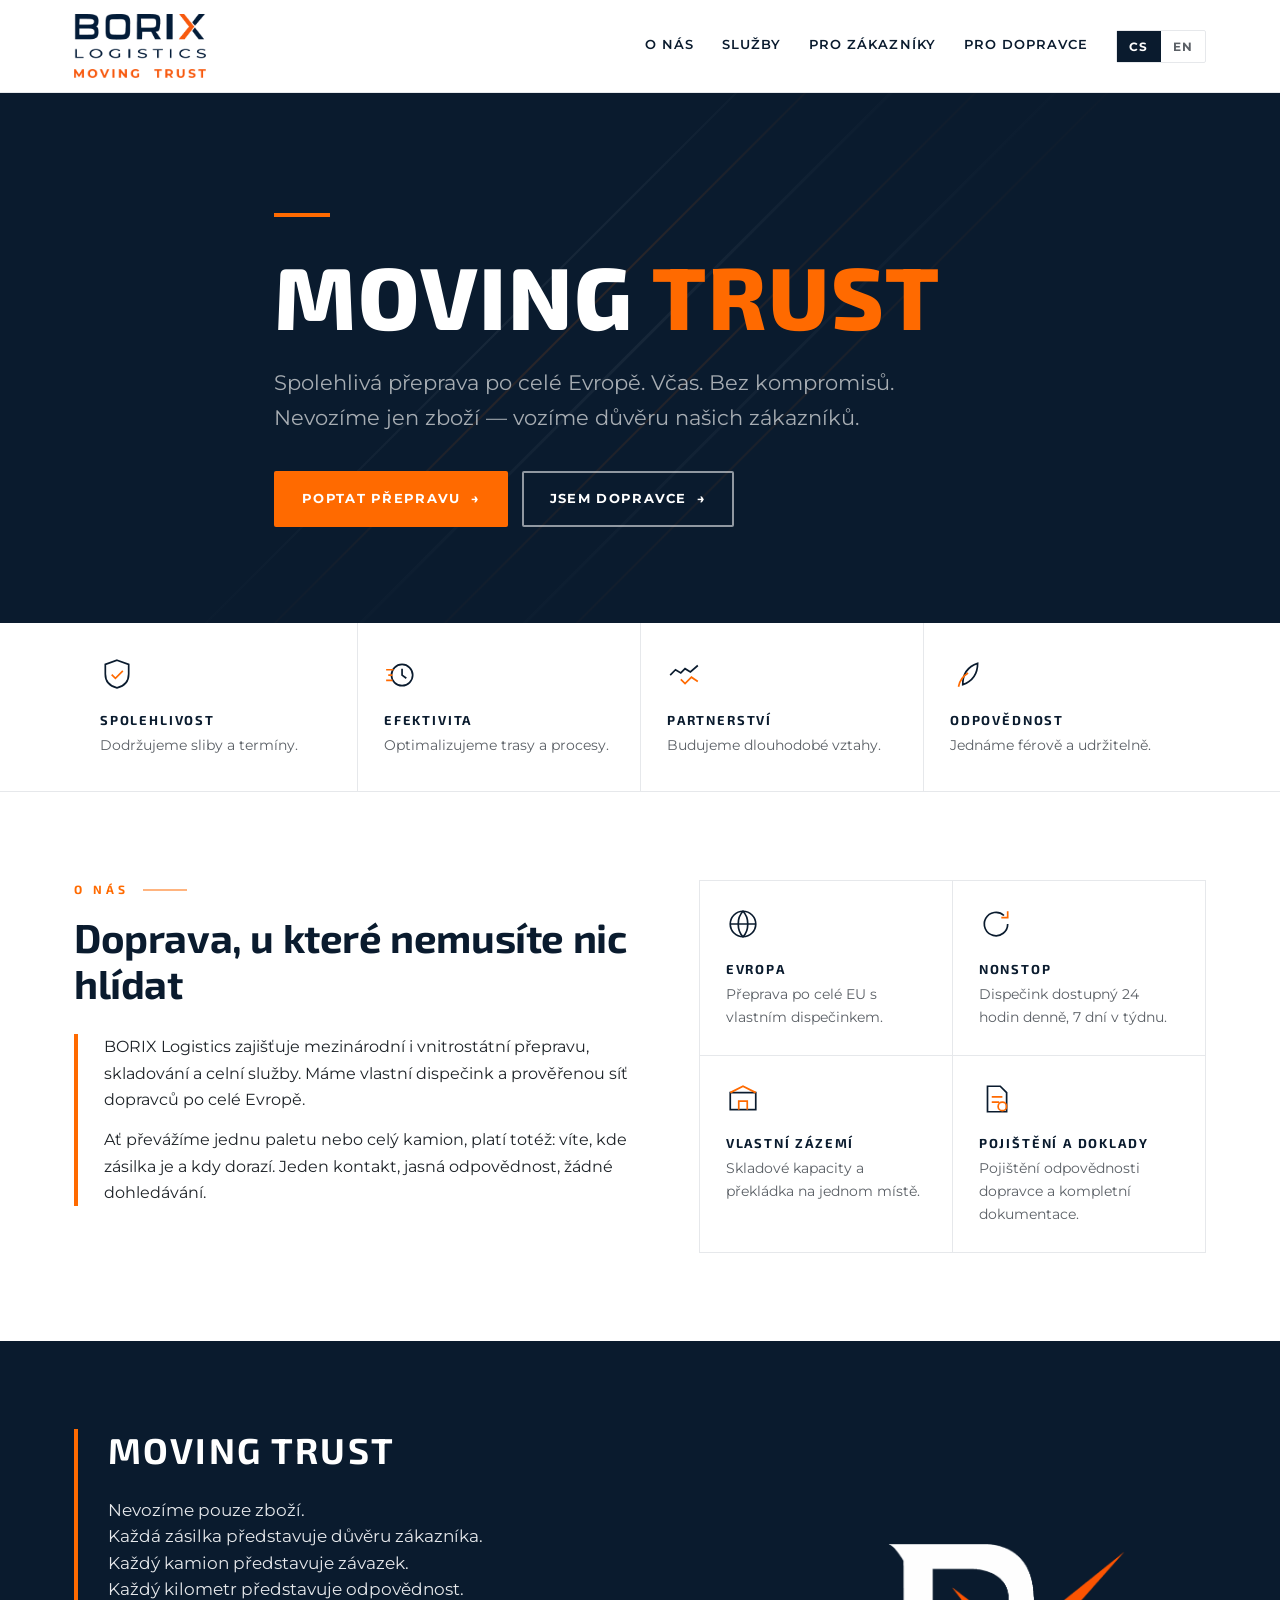
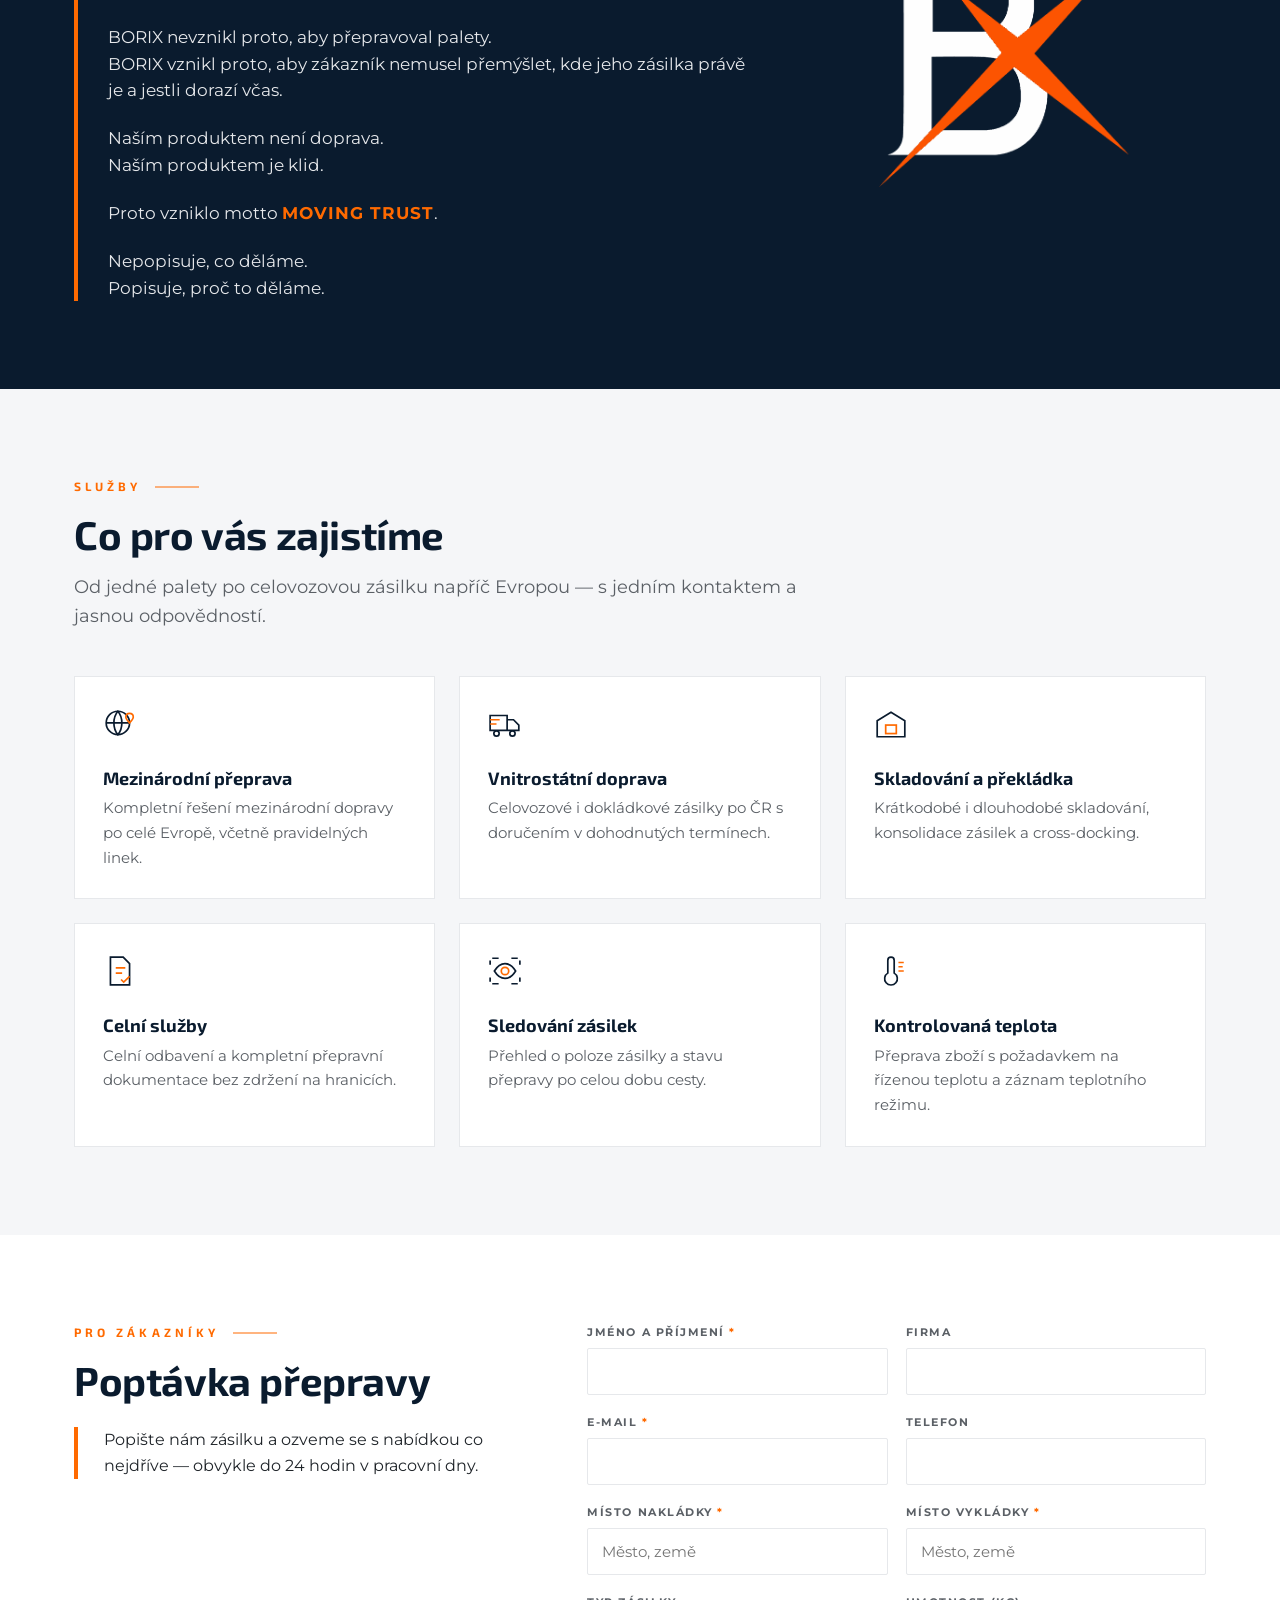
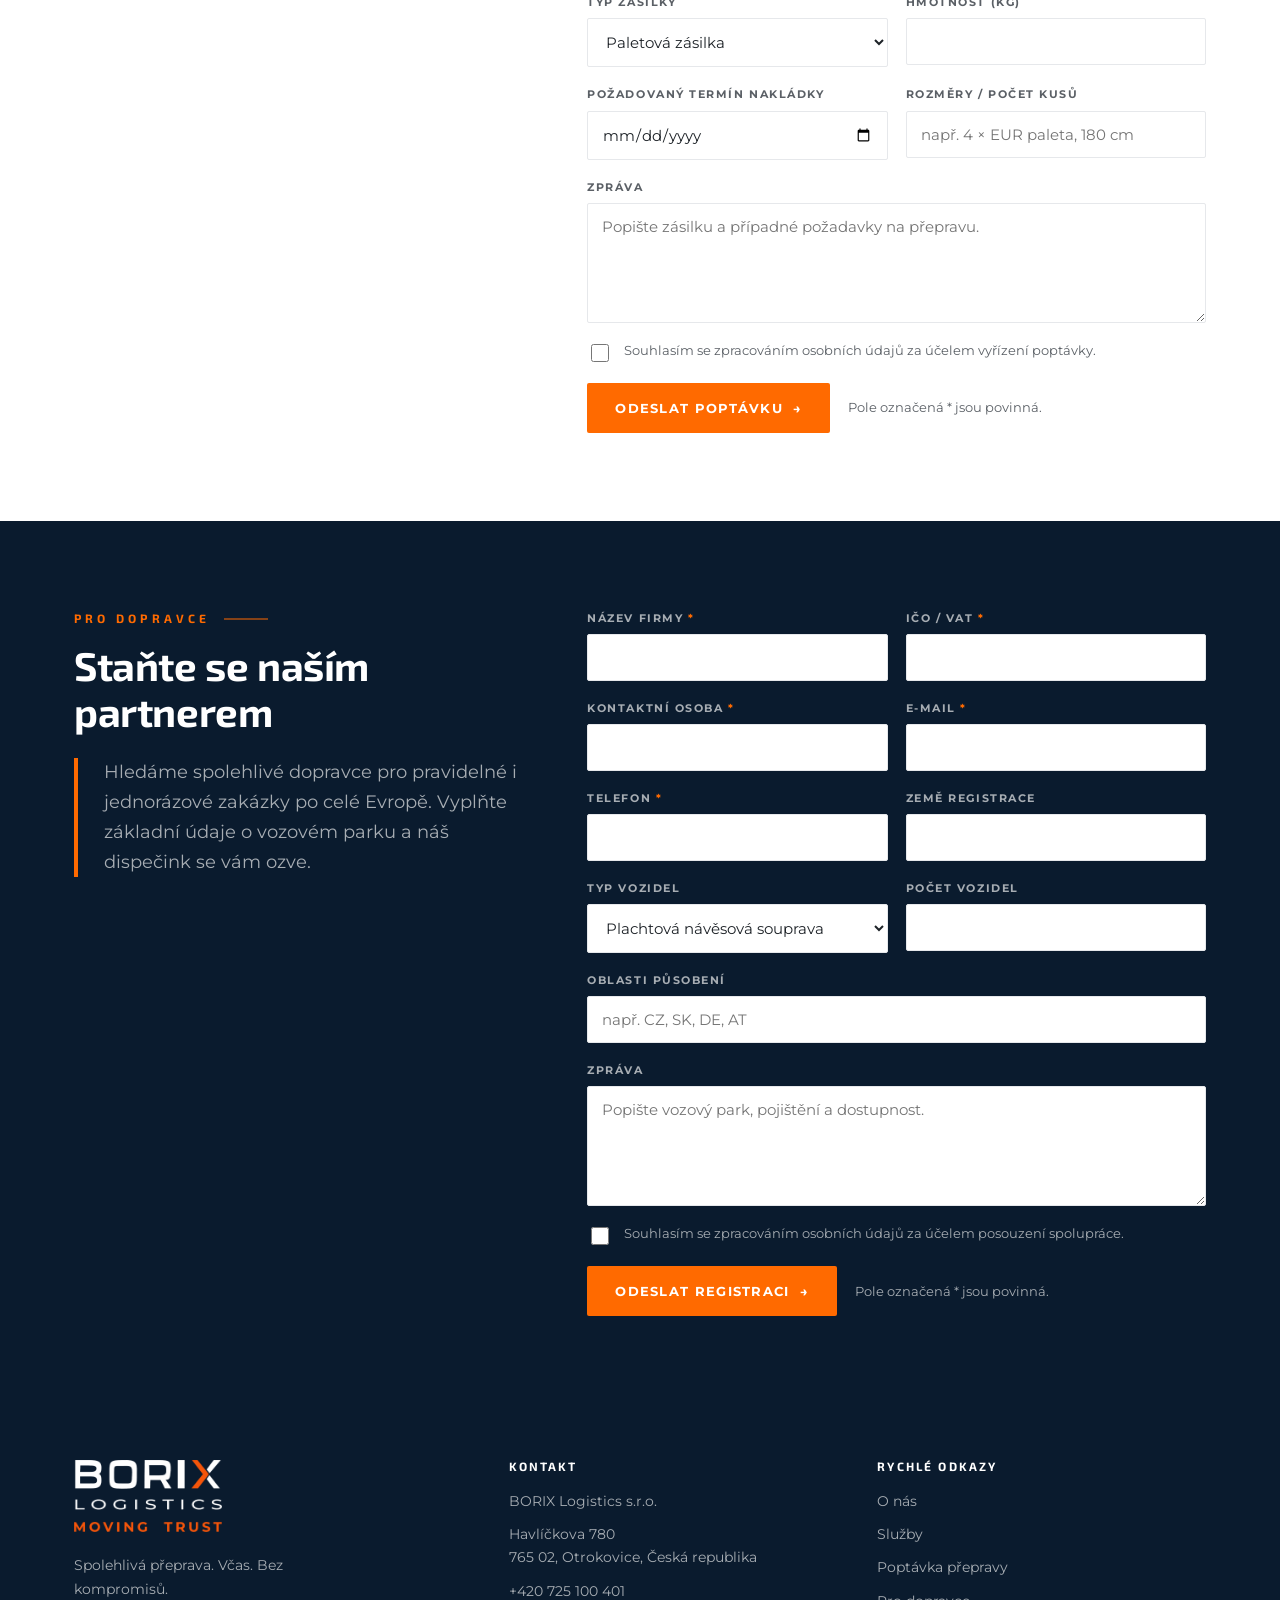
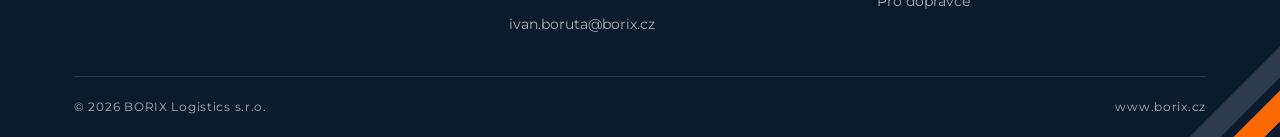
==== index.html @ 9ecb5ffc "update form endpoint and email addresses for submissions" ====
<!DOCTYPE html>
<html lang="cs">
<head>
<meta charset="utf-8">
<meta name="viewport" content="width=device-width, initial-scale=1">
<title>BORIX Logistics — Moving Trust</title>
<meta name="description" content="BORIX Logistics — spolehlivá mezinárodní i vnitrostátní přeprava, skladování a celní služby. Včas. Bez kompromisů.">
<link rel="preconnect" href="https://fonts.googleapis.com">
<link rel="preconnect" href="https://fonts.gstatic.com" crossorigin>
<link href="https://fonts.googleapis.com/css2?family=Exo+2:wght@400;600;700;800&family=Montserrat:wght@400;500;600;700&display=swap" rel="stylesheet">
<link rel="icon" href="[data-uri]">
<link rel="apple-touch-icon" href="[data-uri]">

<style>
/* ---------- Brand tokens (Brand Manual v1.0, kap. 04) ---------- */
:root{
  --navy:#0A1B2E;
  --navy-2:#0F2438;
  --orange:#FF6A00;
  --white:#FFFFFF;
  --grey-900:#1E2328;
  --grey-600:#5B6066;
  --grey-400:#A7ADB3;
  --grey-200:#E6E8EB;
  --grey-50:#F5F6F8;

  --font-display:"Exo 2", "Segoe UI", Arial, sans-serif;
  --font-body:"Montserrat", "Segoe UI", Arial, sans-serif;

  --maxw:1180px;
  --gutter:24px;
  --radius:2px;
}

*{box-sizing:border-box}
html{scroll-behavior:smooth; scroll-padding-top:100px}
body{
  margin:0;
  font-family:var(--font-body);
  font-size:16px;
  line-height:1.65;
  color:var(--grey-900);
  background:var(--white);
  -webkit-font-smoothing:antialiased;
}
img{max-width:100%}
a{color:inherit}

h1,h2,h3,h4{font-family:var(--font-display); margin:0; line-height:1.15; color:var(--navy)}
h2{font-size:clamp(28px,4vw,40px); font-weight:700; letter-spacing:-0.01em}
h3{font-size:20px; font-weight:700}
p{margin:0 0 16px}

.wrap{max-width:var(--maxw); margin:0 auto; padding:0 var(--gutter)}
.section{padding:88px 0; position:relative; overflow:hidden}
.section--grey{background:var(--grey-50)}
.section--navy{background:var(--navy); color:var(--grey-200)}
.section--navy h2,.section--navy h3{color:var(--white)}

/* eyebrow — wide tracking echoes the "L O G I S T I C S" lockup */
.eyebrow{
  font-family:var(--font-display);
  font-size:12px; font-weight:700;
  letter-spacing:.34em; text-transform:uppercase;
  color:var(--orange);
  margin:0 0 14px;
  display:flex; align-items:center; gap:14px;
}
.eyebrow::after{content:""; height:2px; width:44px; background:var(--orange); opacity:.5}
.section--navy .eyebrow{color:var(--orange)}

.lead{font-size:18px; color:var(--grey-600); max-width:62ch}
.section--navy .lead{color:var(--grey-400)}

/* ---------- Logo ---------- */
.logo{display:block; line-height:0; text-decoration:none}
.logo img{height:64px; width:auto; display:block}
.logo--light img{height:72px}

/* ---------- Header ---------- */
.header{
  position:sticky; top:0; z-index:60;
  background:rgba(255,255,255,.94);
  backdrop-filter:blur(8px);
  border-bottom:1px solid var(--grey-200);
}
.header__inner{display:flex; align-items:center; gap:24px; height:92px}
.nav{margin-left:auto; display:flex; align-items:center; gap:28px}
.nav a{
  font-size:13px; font-weight:600; text-decoration:none; color:var(--navy);
  letter-spacing:.08em; text-transform:uppercase; padding:6px 0;
  border-bottom:2px solid transparent;
}
.nav a:hover{border-bottom-color:var(--orange)}

.lang{display:flex; align-items:center; border:1px solid var(--grey-200); border-radius:var(--radius)}
.lang button{
  font-family:var(--font-body); font-size:12px; font-weight:700; letter-spacing:.1em;
  background:none; border:0; padding:8px 12px; cursor:pointer; color:var(--grey-600);
}
.lang button[aria-pressed="true"]{background:var(--navy); color:var(--white)}

.burger{display:none; background:none; border:1px solid var(--grey-200); padding:10px; cursor:pointer; border-radius:var(--radius)}
.burger span{display:block; width:20px; height:2px; background:var(--navy); margin:4px 0}

/* ---------- Buttons ---------- */
.btn{
  display:inline-flex; align-items:center; gap:10px;
  font-family:var(--font-body); font-size:13px; font-weight:700;
  letter-spacing:.10em; text-transform:uppercase; text-decoration:none;
  padding:15px 26px; border:2px solid transparent; border-radius:var(--radius);
  cursor:pointer; transition:transform .15s ease, background .15s ease, color .15s ease;
}
.btn:hover{transform:translateX(3px)}
.btn--primary{background:var(--orange); color:var(--white)}
.btn--primary:hover{background:#e65f00}
.btn--ghost{border-color:rgba(255,255,255,.55); color:var(--white)}
.btn--ghost:hover{border-color:var(--white); background:rgba(255,255,255,.08)}
.btn--dark{background:var(--navy); color:var(--white)}
.btn--dark:hover{background:var(--navy-2)}
.btn .arw{transition:transform .15s ease}
.btn:hover .arw{transform:translateX(4px)}

:focus-visible{outline:3px solid var(--orange); outline-offset:3px}

/* ---------- Hero ---------- */
.hero{
  position:relative; background:var(--navy); color:var(--white);
  padding:120px 0 96px; overflow:hidden;
}
.hero__bg{position:absolute; inset:0; overflow:hidden}
/* 45° light trails — the highway motif from the manual cover */
.trail{
  position:absolute; width:200%; height:2px; left:-50%;
  transform:rotate(-45deg); transform-origin:center;
  background:linear-gradient(90deg,transparent,rgba(255,255,255,.55),transparent);
  opacity:.35; animation:slide 9s linear infinite;
}
.trail--o{background:linear-gradient(90deg,transparent,rgba(255,106,0,.85),transparent); opacity:.55}
.trail:nth-child(1){top:18%; animation-duration:11s}
.trail:nth-child(2){top:31%; animation-duration:8s;  animation-delay:-3s}
.trail:nth-child(3){top:47%; animation-duration:13s; animation-delay:-6s; height:3px}
.trail:nth-child(4){top:63%; animation-duration:9s;  animation-delay:-1s}
.trail:nth-child(5){top:78%; animation-duration:12s; animation-delay:-5s; height:3px}
.trail:nth-child(6){top:88%; animation-duration:10s; animation-delay:-8s}
@keyframes slide{from{transform:rotate(-45deg) translateX(-30%)} to{transform:rotate(-45deg) translateX(30%)}}
.hero__veil{
  position:absolute; inset:0;
  background:radial-gradient(120% 90% at 15% 40%, rgba(10,27,46,.55) 0%, rgba(10,27,46,.92) 60%, var(--navy) 100%);
}
.hero__inner{position:relative; z-index:2; max-width:780px}
.hero h1{
  color:var(--white); font-weight:800;
  font-size:clamp(44px,8vw,88px); letter-spacing:.02em; margin:0 0 20px;
}
.hero h1 em{font-style:normal; color:var(--orange)}
.hero__sub{font-size:clamp(17px,2.2vw,21px); color:var(--grey-400); max-width:52ch; margin-bottom:36px}
.hero__cta{display:flex; flex-wrap:wrap; gap:14px}
.hero__rule{width:56px; height:4px; background:var(--orange); margin-bottom:28px}

/* ---------- Value strip ---------- */
.strip{background:var(--white); border-bottom:1px solid var(--grey-200)}
.strip__grid{display:grid; grid-template-columns:repeat(4,1fr)}
.strip__item{padding:34px 26px; border-left:1px solid var(--grey-200)}
.strip__item:first-child{border-left:0}
.strip__item h3{font-size:13px; letter-spacing:.14em; text-transform:uppercase; margin:14px 0 6px}
.strip__item p{font-size:14px; color:var(--grey-600); margin:0}
.ico{width:34px; height:34px; stroke:var(--navy); fill:none; stroke-width:1.6}
.ico .acc{stroke:var(--orange)}

/* ---------- About ---------- */
.about{display:grid; grid-template-columns:1.05fr .95fr; gap:64px; align-items:start}
.manifest{border-left:4px solid var(--orange); padding-left:26px}
.manifest p{margin-bottom:14px}
.manifest strong{color:var(--orange); font-weight:700}
.facts{display:grid; grid-template-columns:1fr 1fr; gap:1px; background:var(--grey-200); border:1px solid var(--grey-200)}
.fact{background:var(--white); padding:26px}
.fact h4{font-size:13px; letter-spacing:.14em; text-transform:uppercase; margin:12px 0 6px}
.fact p{font-size:14px; color:var(--grey-600); margin:0}

/* ---------- Moving Trust manifest ---------- */
.mt__grid{display:grid; grid-template-columns:1.25fr .75fr; gap:56px; align-items:center}
.mt__text{border-left:4px solid var(--orange); padding-left:30px}
.mt__title{
  font-size:clamp(26px,3.4vw,36px); font-weight:700; letter-spacing:.06em;
  color:var(--white); margin-bottom:26px;
}
.mt__body{font-size:17px; line-height:1.55}
.mblock{margin:0 0 22px}
.mblock:last-child{margin-bottom:0}
.mline{display:block; color:var(--grey-200)}
.mline strong{color:var(--orange); font-weight:700; letter-spacing:.06em}
.mt__mark{justify-self:center; width:100%; max-width:250px}
.mt__mark img{width:100%; height:auto; display:block}

/* ---------- Services ---------- */
.svc{display:grid; grid-template-columns:repeat(3,1fr); gap:24px; margin-top:44px}
.svc__card{
  background:var(--white); border:1px solid var(--grey-200); padding:30px 28px 28px;
  position:relative; overflow:hidden; transition:border-color .18s ease, transform .18s ease;
}
.svc__card:hover{border-color:var(--navy); transform:translateY(-3px)}
.svc__card::after{ /* corner diagonal — kap. 14 */
  content:""; position:absolute; right:-40px; bottom:-40px; width:90px; height:14px;
  background:var(--orange); transform:rotate(-45deg); opacity:0; transition:opacity .18s ease;
}
.svc__card:hover::after{opacity:1}
.svc__card h3{margin:18px 0 8px; font-size:18px}
.svc__card p{font-size:15px; color:var(--grey-600); margin:0}

/* ---------- Forms ---------- */
.formwrap{display:grid; grid-template-columns:.85fr 1.15fr; gap:56px; align-items:start}
.form{display:grid; grid-template-columns:1fr 1fr; gap:18px}
.field{display:flex; flex-direction:column; gap:7px}
.field--full{grid-column:1 / -1}
.field label{
  font-size:11px; font-weight:700; letter-spacing:.14em; text-transform:uppercase; color:var(--grey-600);
}
.section--navy .field label{color:var(--grey-400)}
.field .req{color:var(--orange)}
input,select,textarea{
  font-family:var(--font-body); font-size:15px; color:var(--grey-900);
  padding:13px 14px; border:1px solid var(--grey-200); background:var(--white);
  border-radius:var(--radius); width:100%;
}
textarea{min-height:120px; resize:vertical}
input:focus,select:focus,textarea:focus{border-color:var(--orange); outline:none; box-shadow:0 0 0 3px rgba(255,106,0,.15)}
.check{display:flex; gap:12px; align-items:flex-start; grid-column:1 / -1}
.check input{width:18px; height:18px; margin-top:3px; flex:0 0 auto; accent-color:var(--orange)}
.check label{font-size:13px; letter-spacing:0; text-transform:none; font-weight:400; color:var(--grey-600); line-height:1.5}
.section--navy .check label{color:var(--grey-400)}
.form__actions{grid-column:1 / -1; display:flex; align-items:center; gap:18px; flex-wrap:wrap}
.form__note{font-size:13px; color:var(--grey-600)}
.section--navy .form__note{color:var(--grey-400)}
.status{
  grid-column:1 / -1; padding:14px 16px; border-left:4px solid var(--orange);
  background:rgba(255,106,0,.08); font-size:14px; display:none;
}
.status.is-on{display:block}
.status.is-err{border-color:#c0392b; background:rgba(192,57,43,.1)}

.contactcard{border-left:4px solid var(--orange); padding-left:26px}
.contactcard ul{list-style:none; margin:22px 0 0; padding:0; display:grid; gap:14px}
.contactcard li{display:flex; gap:12px; align-items:flex-start; font-size:15px}
.contactcard a{text-decoration:none}
.contactcard a:hover{color:var(--orange)}
.mini{width:20px; height:20px; stroke:var(--orange); fill:none; stroke-width:1.7; flex:0 0 auto; margin-top:3px}

/* ---------- Footer ---------- */
.footer{background:var(--navy); color:var(--grey-400); padding:56px 0 0; position:relative; overflow:hidden}
.footer__grid{display:grid; grid-template-columns:1.2fr 1fr 1fr; gap:40px; padding-bottom:40px}
.footer h4{color:var(--white); font-size:12px; letter-spacing:.18em; text-transform:uppercase; margin:0 0 16px}
.footer ul{list-style:none; margin:0; padding:0; display:grid; gap:10px; font-size:14px}
.footer a{text-decoration:none}
.footer a:hover{color:var(--orange)}
.footer__bar{
  border-top:1px solid rgba(255,255,255,.12); padding:20px 0;
  display:flex; justify-content:space-between; gap:16px; flex-wrap:wrap;
  font-size:12px; letter-spacing:.06em;
}
.footer__diag{position:absolute; right:-60px; bottom:-60px; width:280px; height:22px; background:var(--orange); transform:rotate(-45deg)}
.footer__diag2{position:absolute; right:-60px; bottom:-16px; width:280px; height:22px; background:rgba(255,255,255,.14); transform:rotate(-45deg)}

/* ---------- Responsive ---------- */
@media (max-width:960px){
  .mt__grid{grid-template-columns:1fr; gap:34px}
  .mt__mark{justify-self:start; max-width:170px}
  .about,.formwrap{grid-template-columns:1fr; gap:36px}
  .svc{grid-template-columns:repeat(2,1fr)}
  .strip__grid{grid-template-columns:1fr 1fr}
  .strip__item:nth-child(3){border-left:0}
  .footer__grid{grid-template-columns:1fr 1fr}
}
@media (max-width:720px){
  .section{padding:64px 0}
  .header__inner{height:76px}
  .logo img{height:48px}
  .burger{display:block; margin-left:auto}
  .nav{
    position:fixed; inset:76px 0 auto; background:var(--white); flex-direction:column;
    align-items:flex-start; gap:0; padding:8px 24px 20px; border-bottom:1px solid var(--grey-200);
    display:none; margin-left:0;
  }
  .nav.is-open{display:flex}
  .nav a{padding:14px 0; width:100%; border-bottom:1px solid var(--grey-200)}
  .lang{margin-top:14px}
  .svc,.form,.facts,.footer__grid{grid-template-columns:1fr}
  .strip__grid{grid-template-columns:1fr}
  .strip__item{border-left:0; border-top:1px solid var(--grey-200)}
  .strip__item:first-child{border-top:0}
}
@media (prefers-reduced-motion:reduce){
  *{animation:none !important; transition:none !important}
  html{scroll-behavior:auto}
}
</style>
</head>
<body>

<!-- ========== HEADER ========== -->
<header class="header">
  <div class="wrap header__inner">
    <a class="logo" href="#top" aria-label="BORIX Logistics — Moving Trust">
      <img src="[data-uri]" width="700" height="340" alt="BORIX Logistics — Moving Trust">
    </a>

    <button class="burger" id="burger" aria-expanded="false" aria-controls="nav" aria-label="Menu">
      <span></span><span></span><span></span>
    </button>

    <nav class="nav" id="nav">
      <a href="#o-nas" data-cs="O nás" data-en="About us">O nás</a>
      <a href="#sluzby" data-cs="Služby" data-en="Services">Služby</a>
      <a href="#kontakt-zakaznici" data-cs="Pro zákazníky" data-en="For customers">Pro zákazníky</a>
      <a href="#kontakt-dopravci" data-cs="Pro dopravce" data-en="For carriers">Pro dopravce</a>
      <div class="lang" role="group" aria-label="Language">
        <button type="button" data-lang="cs" aria-pressed="true">CS</button>
        <button type="button" data-lang="en" aria-pressed="false">EN</button>
      </div>
    </nav>
  </div>
</header>

<!-- ========== HERO ========== -->
<section class="hero" id="top">
  <div class="hero__bg" aria-hidden="true">
    <div class="trail"></div>
    <div class="trail trail--o"></div>
    <div class="trail"></div>
    <div class="trail trail--o"></div>
    <div class="trail"></div>
    <div class="trail trail--o"></div>
  </div>
  <div class="hero__veil" aria-hidden="true"></div>

  <div class="wrap hero__inner">
    <div class="hero__rule"></div>
    <h1>MOVING <em>TRUST</em></h1>
    <p class="hero__sub"
       data-cs="Spolehlivá přeprava po celé Evropě. Včas. Bez kompromisů. Nevozíme jen zboží — vozíme důvěru našich zákazníků."
       data-en="Reliable transport across Europe. On time. No compromises. We don't just move goods — we move our customers' trust.">
      Spolehlivá přeprava po celé Evropě. Včas. Bez kompromisů. Nevozíme jen zboží — vozíme důvěru našich zákazníků.
    </p>
    <div class="hero__cta">
      <a class="btn btn--primary" href="#kontakt-zakaznici" data-cs="Poptat přepravu" data-en="Request transport">Poptat přepravu<span class="arw">→</span></a>
      <a class="btn btn--ghost" href="#kontakt-dopravci" data-cs="Jsem dopravce" data-en="I'm a carrier">Jsem dopravce<span class="arw">→</span></a>
    </div>
  </div>
</section>

<!-- ========== VALUE STRIP ========== -->
<section class="strip">
  <div class="wrap">
    <div class="strip__grid">
      <div class="strip__item">
        <svg class="ico" viewBox="0 0 32 32" aria-hidden="true"><path d="M16 3l11 4v9c0 7-4.6 11.5-11 13C9.6 27.5 5 23 5 16V7l11-4z"/><path class="acc" d="M11 16.5l3.5 3.5L21.5 13"/></svg>
        <h3 data-cs="Spolehlivost" data-en="Reliability">Spolehlivost</h3>
        <p data-cs="Dodržujeme sliby a termíny." data-en="We keep our promises and deadlines.">Dodržujeme sliby a termíny.</p>
      </div>
      <div class="strip__item">
        <svg class="ico" viewBox="0 0 32 32" aria-hidden="true"><circle cx="17" cy="17" r="10"/><path d="M17 11v6l4 3"/><path class="acc" d="M2 12h7M4 17h4M2 22h6"/></svg>
        <h3 data-cs="Efektivita" data-en="Efficiency">Efektivita</h3>
        <p data-cs="Optimalizujeme trasy a procesy." data-en="We optimise routes and processes.">Optimalizujeme trasy a procesy.</p>
      </div>
      <div class="strip__item">
        <svg class="ico" viewBox="0 0 32 32" aria-hidden="true"><path d="M3 17l5-5 5 3 4-4 5 3 7-6"/><path class="acc" d="M13 21l4 4 6-6 6 4"/></svg>
        <h3 data-cs="Partnerství" data-en="Partnership">Partnerství</h3>
        <p data-cs="Budujeme dlouhodobé vztahy." data-en="We build long-term relationships.">Budujeme dlouhodobé vztahy.</p>
      </div>
      <div class="strip__item">
        <svg class="ico" viewBox="0 0 32 32" aria-hidden="true"><path d="M26 6c0 12-6 17-14 20 0-11 5-17 14-20z"/><path class="acc" d="M8 28c1-6 4-10 9-13"/></svg>
        <h3 data-cs="Odpovědnost" data-en="Responsibility">Odpovědnost</h3>
        <p data-cs="Jednáme férově a udržitelně." data-en="We act fairly and sustainably.">Jednáme férově a udržitelně.</p>
      </div>
    </div>
  </div>
</section>

<!-- ========== O NÁS ========== -->
<section class="section" id="o-nas">
  <div class="wrap about">
    <div>
      <p class="eyebrow" data-cs="O nás" data-en="About us">O nás</p>
      <h2 data-cs="Doprava, u které nemusíte nic hlídat" data-en="Transport you don't have to keep an eye on">Doprava, u které nemusíte nic hlídat</h2>
      <div class="manifest" style="margin-top:28px">
        <p data-cs="BORIX Logistics zajišťuje mezinárodní i vnitrostátní přepravu, skladování a celní služby. Máme vlastní dispečink a prověřenou síť dopravců po celé Evropě."
           data-en="BORIX Logistics handles international and domestic transport, warehousing and customs services. We run our own dispatch team and a vetted network of carriers across Europe.">
          BORIX Logistics zajišťuje mezinárodní i vnitrostátní přepravu, skladování a celní služby. Máme vlastní dispečink a prověřenou síť dopravců po celé Evropě.</p>
        <p data-cs="Ať převážíme jednu paletu nebo celý kamion, platí totéž: víte, kde zásilka je a kdy dorazí. Jeden kontakt, jasná odpovědnost, žádné dohledávání."
           data-en="Whether it's a single pallet or a full truckload, the same rule applies: you know where your shipment is and when it will arrive. One point of contact, clear accountability, no chasing.">
          Ať převážíme jednu paletu nebo celý kamion, platí totéž: víte, kde zásilka je a kdy dorazí. Jeden kontakt, jasná odpovědnost, žádné dohledávání.</p>
      </div>
    </div>

    <div class="facts">
      <div class="fact">
        <svg class="ico" viewBox="0 0 32 32" aria-hidden="true"><circle cx="16" cy="16" r="12"/><path d="M4 16h24M16 4c6 6 6 18 0 24C10 22 10 10 16 4z"/></svg>
        <h4 data-cs="Evropa" data-en="Europe">Evropa</h4>
        <p data-cs="Přeprava po celé EU s vlastním dispečinkem." data-en="Transport across the EU with our own dispatch team.">Přeprava po celé EU s vlastním dispečinkem.</p>
      </div>
      <div class="fact">
        <svg class="ico" viewBox="0 0 32 32" aria-hidden="true"><path d="M27 16a11 11 0 1 1-3.5-8"/><path class="acc" d="M27 4v6h-6"/></svg>
        <h4 data-cs="Nonstop" data-en="24/7">Nonstop</h4>
        <p data-cs="Dispečink dostupný 24 hodin denně, 7 dní v týdnu." data-en="Dispatch available 24 hours a day, 7 days a week.">Dispečink dostupný 24 hodin denně, 7 dní v týdnu.</p>
      </div>
      <div class="fact">
        <svg class="ico" viewBox="0 0 32 32" aria-hidden="true"><rect x="4" y="10" width="24" height="16"/><path class="acc" d="M4 10l12-6 12 6M12 26v-8h8v8"/></svg>
        <h4 data-cs="Vlastní zázemí" data-en="Own facilities">Vlastní zázemí</h4>
        <p data-cs="Skladové kapacity a překládka na jednom místě." data-en="Warehousing and cross-docking in one place.">Skladové kapacity a překládka na jednom místě.</p>
      </div>
      <div class="fact">
        <svg class="ico" viewBox="0 0 32 32" aria-hidden="true"><path d="M8 4h12l6 6v18H8z"/><path class="acc" d="M12 14h10M12 19h7"/><circle class="acc" cx="22" cy="23" r="4"/></svg>
        <h4 data-cs="Pojištění a doklady" data-en="Insurance & paperwork">Pojištění a doklady</h4>
        <p data-cs="Pojištění odpovědnosti dopravce a kompletní dokumentace." data-en="Carrier liability insurance and complete documentation.">Pojištění odpovědnosti dopravce a kompletní dokumentace.</p>
      </div>
    </div>
  </div>
</section>

<!-- ========== MOVING TRUST — manifest (Brand Manual, str. 1) ========== -->
<section class="section section--navy mt" id="moving-trust">
  <div class="wrap mt__grid">
    <div class="mt__text">
      <h2 class="mt__title">MOVING TRUST</h2>
      <div class="mt__body">
        <p class="mblock">
          <span class="mline" data-cs="Nevozíme pouze zboží." data-en="We don't just move goods.">Nevozíme pouze zboží.</span>
          <span class="mline" data-cs="Každá zásilka představuje důvěru zákazníka." data-en="Every shipment represents a customer's trust.">Každá zásilka představuje důvěru zákazníka.</span>
          <span class="mline" data-cs="Každý kamion představuje závazek." data-en="Every truck represents a commitment.">Každý kamion představuje závazek.</span>
          <span class="mline" data-cs="Každý kilometr představuje odpovědnost." data-en="Every kilometre represents responsibility.">Každý kilometr představuje odpovědnost.</span>
        </p>
        <p class="mblock">
          <span class="mline" data-cs="BORIX nevznikl proto, aby přepravoval palety." data-en="BORIX wasn't founded to move pallets.">BORIX nevznikl proto, aby přepravoval palety.</span>
          <span class="mline" data-cs="BORIX vznikl proto, aby zákazník nemusel přemýšlet, kde jeho zásilka právě je a jestli dorazí včas." data-en="BORIX was founded so that customers never have to wonder where their shipment is, or whether it will arrive on time.">BORIX vznikl proto, aby zákazník nemusel přemýšlet, kde jeho zásilka právě je a jestli dorazí včas.</span>
        </p>
        <p class="mblock">
          <span class="mline" data-cs="Naším produktem není doprava." data-en="Our product isn't transport.">Naším produktem není doprava.</span>
          <span class="mline" data-cs="Naším produktem je klid." data-en="Our product is peace of mind.">Naším produktem je klid.</span>
        </p>
        <p class="mblock">
          <span class="mline"><span data-cs="Proto vzniklo motto" data-en="That's why our motto is">Proto vzniklo motto</span> <strong>MOVING TRUST</strong>.</span>
        </p>
        <p class="mblock">
          <span class="mline" data-cs="Nepopisuje, co děláme." data-en="It doesn't describe what we do.">Nepopisuje, co děláme.</span>
          <span class="mline" data-cs="Popisuje, proč to děláme." data-en="It describes why we do it.">Popisuje, proč to děláme.</span>
        </p>
      </div>
    </div>

    <div class="mt__mark">
      <img src="[data-uri]" width="535" height="520" alt="Symbol B/X — BORIX Logistics">
    </div>
  </div>
</section>

<!-- ========== SLUŽBY ========== -->
<section class="section section--grey" id="sluzby">
  <div class="wrap">
    <p class="eyebrow" data-cs="Služby" data-en="Services">Služby</p>
    <h2 data-cs="Co pro vás zajistíme" data-en="What we handle for you">Co pro vás zajistíme</h2>
    <p class="lead" style="margin-top:16px"
       data-cs="Od jedné palety po celovozovou zásilku napříč Evropou — s jedním kontaktem a jasnou odpovědností."
       data-en="From a single pallet to a full truckload across Europe — with one point of contact and clear accountability.">
      Od jedné palety po celovozovou zásilku napříč Evropou — s jedním kontaktem a jasnou odpovědností.</p>

    <div class="svc">
      <article class="svc__card">
        <svg class="ico" viewBox="0 0 32 32" aria-hidden="true"><circle cx="14" cy="15" r="11"/><path d="M3 15h22M14 4c5 6 5 16 0 22C9 20 9 10 14 4z"/><path class="acc" d="M25 6c2 0 3.5 1.5 3.5 3.5S25 15 25 15s-3.5-3.5-3.5-5.5S23 6 25 6z"/></svg>
        <h3 data-cs="Mezinárodní přeprava" data-en="International transport">Mezinárodní přeprava</h3>
        <p data-cs="Kompletní řešení mezinárodní dopravy po celé Evropě, včetně pravidelných linek."
           data-en="Complete international transport solutions across Europe, including regular scheduled lines.">Kompletní řešení mezinárodní dopravy po celé Evropě, včetně pravidelných linek.</p>
      </article>

      <article class="svc__card">
        <svg class="ico" viewBox="0 0 32 32" aria-hidden="true"><path d="M2 8h16v14H2zM18 12h6l5 5v5h-11z"/><circle cx="8" cy="25" r="2.5"/><circle cx="23" cy="25" r="2.5"/><path class="acc" d="M2 12h9M2 16h6"/></svg>
        <h3 data-cs="Vnitrostátní doprava" data-en="Domestic transport">Vnitrostátní doprava</h3>
        <p data-cs="Celovozové i dokládkové zásilky po ČR s doručením v dohodnutých termínech."
           data-en="Full and part loads within the country, delivered within agreed time windows.">Celovozové i dokládkové zásilky po ČR s doručením v dohodnutých termínech.</p>
      </article>

      <article class="svc__card">
        <svg class="ico" viewBox="0 0 32 32" aria-hidden="true"><path d="M3 13L16 5l13 8v15H3z"/><rect class="acc" x="11" y="17" width="10" height="8"/></svg>
        <h3 data-cs="Skladování a překládka" data-en="Warehousing & cross-docking">Skladování a překládka</h3>
        <p data-cs="Krátkodobé i dlouhodobé skladování, konsolidace zásilek a cross-docking."
           data-en="Short and long-term storage, shipment consolidation and cross-docking.">Krátkodobé i dlouhodobé skladování, konsolidace zásilek a cross-docking.</p>
      </article>

      <article class="svc__card">
        <svg class="ico" viewBox="0 0 32 32" aria-hidden="true"><path d="M7 3h12l6 6v20H7z"/><path class="acc" d="M12 13h9M12 18h6"/><path class="acc" d="M17 24l2.5 2.5L25 21"/></svg>
        <h3 data-cs="Celní služby" data-en="Customs services">Celní služby</h3>
        <p data-cs="Celní odbavení a kompletní přepravní dokumentace bez zdržení na hranicích."
           data-en="Customs clearance and complete shipping documentation without border delays.">Celní odbavení a kompletní přepravní dokumentace bez zdržení na hranicích.</p>
      </article>

      <article class="svc__card">
        <svg class="ico" viewBox="0 0 32 32" aria-hidden="true"><path d="M4 4h6M22 4h6M4 28h6M22 28h6M2 6v4M30 6v4M2 22v4M30 22v4"/><path d="M6 16c3-5 7-7 10-7s7 2 10 7c-3 5-7 7-10 7s-7-2-10-7z"/><circle class="acc" cx="16" cy="16" r="3.5"/></svg>
        <h3 data-cs="Sledování zásilek" data-en="Shipment tracking">Sledování zásilek</h3>
        <p data-cs="Přehled o poloze zásilky a stavu přepravy po celou dobu cesty."
           data-en="Visibility of your shipment's position and status for the whole journey.">Přehled o poloze zásilky a stavu přepravy po celou dobu cesty.</p>
      </article>

      <article class="svc__card">
        <svg class="ico" viewBox="0 0 32 32" aria-hidden="true"><path d="M13 18V6a3 3 0 0 1 6 0v12a6 6 0 1 1-6 0z"/><path class="acc" d="M23 8h5M23 12h4M23 16h5"/></svg>
        <h3 data-cs="Kontrolovaná teplota" data-en="Temperature-controlled">Kontrolovaná teplota</h3>
        <p data-cs="Přeprava zboží s požadavkem na řízenou teplotu a záznam teplotního režimu."
           data-en="Transport of goods requiring controlled temperature, with full temperature logging.">Přeprava zboží s požadavkem na řízenou teplotu a záznam teplotního režimu.</p>
      </article>
    </div>
  </div>
</section>

<!-- ========== KONTAKT PRO ZÁKAZNÍKY ========== -->
<section class="section" id="kontakt-zakaznici">
  <div class="wrap formwrap">
    <div>
      <p class="eyebrow" data-cs="Pro zákazníky" data-en="For customers">Pro zákazníky</p>
      <h2 data-cs="Poptávka přepravy" data-en="Request a quote">Poptávka přepravy</h2>
      <div class="contactcard" style="margin-top:24px">
        <p data-cs="Popište nám zásilku a ozveme se s nabídkou co nejdříve — obvykle do 24 hodin v pracovní dny."
           data-en="Tell us about your shipment and we'll come back with a quote as soon as possible — usually within 24 hours on business days.">
          Popište nám zásilku a ozveme se s nabídkou co nejdříve — obvykle do 24 hodin v pracovní dny.</p>
      </div>
    </div>

    <form class="form" id="form-customer" novalidate>
      <div class="field">
        <label for="c-name" data-cs="Jméno a příjmení" data-en="Full name">Jméno a příjmení <span class="req">*</span></label>
        <input id="c-name" name="jmeno" type="text" required autocomplete="name">
      </div>
      <div class="field">
        <label for="c-company" data-cs="Firma" data-en="Company">Firma</label>
        <input id="c-company" name="firma" type="text" autocomplete="organization">
      </div>
      <div class="field">
        <label for="c-email" data-cs="E-mail" data-en="Email">E-mail <span class="req">*</span></label>
        <input id="c-email" name="email" type="email" required autocomplete="email">
      </div>
      <div class="field">
        <label for="c-phone" data-cs="Telefon" data-en="Phone">Telefon</label>
        <input id="c-phone" name="telefon" type="tel" autocomplete="tel">
      </div>
      <div class="field">
        <label for="c-from" data-cs="Místo nakládky" data-en="Pick-up location">Místo nakládky <span class="req">*</span></label>
        <input id="c-from" name="nakladka" type="text" required data-cs-ph="Město, země" data-en-ph="City, country" placeholder="Město, země">
      </div>
      <div class="field">
        <label for="c-to" data-cs="Místo vykládky" data-en="Delivery location">Místo vykládky <span class="req">*</span></label>
        <input id="c-to" name="vykladka" type="text" required data-cs-ph="Město, země" data-en-ph="City, country" placeholder="Město, země">
      </div>
      <div class="field">
        <label for="c-type" data-cs="Typ zásilky" data-en="Shipment type">Typ zásilky</label>
        <select id="c-type" name="typ">
          <option value="paleta" data-cs="Paletová zásilka" data-en="Palletised shipment">Paletová zásilka</option>
          <option value="dokladka" data-cs="Dokládka (LTL)" data-en="Part load (LTL)">Dokládka (LTL)</option>
          <option value="celovoz" data-cs="Celovůz (FTL)" data-en="Full truckload (FTL)">Celovůz (FTL)</option>
          <option value="chlazena" data-cs="Kontrolovaná teplota" data-en="Temperature-controlled">Kontrolovaná teplota</option>
          <option value="adr" data-cs="ADR / nebezpečný náklad" data-en="ADR / hazardous goods">ADR / nebezpečný náklad</option>
          <option value="jine" data-cs="Jiné" data-en="Other">Jiné</option>
        </select>
      </div>
      <div class="field">
        <label for="c-weight" data-cs="Hmotnost (kg)" data-en="Weight (kg)">Hmotnost (kg)</label>
        <input id="c-weight" name="hmotnost" type="number" min="0" step="1">
      </div>
      <div class="field">
        <label for="c-date" data-cs="Požadovaný termín nakládky" data-en="Requested pick-up date">Požadovaný termín nakládky</label>
        <input id="c-date" name="termin" type="date">
      </div>
      <div class="field">
        <label for="c-dims" data-cs="Rozměry / počet kusů" data-en="Dimensions / number of units">Rozměry / počet kusů</label>
        <input id="c-dims" name="rozmery" type="text" data-cs-ph="např. 4 × EUR paleta, 180 cm" data-en-ph="e.g. 4 × EUR pallet, 180 cm" placeholder="např. 4 × EUR paleta, 180 cm">
      </div>
      <div class="field field--full">
        <label for="c-msg" data-cs="Zpráva" data-en="Message">Zpráva</label>
        <textarea id="c-msg" name="zprava" data-cs-ph="Popište zásilku a případné požadavky na přepravu." data-en-ph="Describe the shipment and any specific transport requirements." placeholder="Popište zásilku a případné požadavky na přepravu."></textarea>
      </div>
      <div class="check">
        <input id="c-gdpr" name="gdpr" type="checkbox" required>
        <label for="c-gdpr" data-cs="Souhlasím se zpracováním osobních údajů za účelem vyřízení poptávky." data-en="I agree to the processing of my personal data for the purpose of handling this enquiry.">Souhlasím se zpracováním osobních údajů za účelem vyřízení poptávky.</label>
      </div>
      <div class="status" id="status-customer" role="status" aria-live="polite"></div>
      <div class="form__actions">
        <button class="btn btn--primary" type="submit" data-cs="Odeslat poptávku" data-en="Send request">Odeslat poptávku<span class="arw">→</span></button>
        <span class="form__note" data-cs="Pole označená * jsou povinná." data-en="Fields marked * are required.">Pole označená * jsou povinná.</span>
      </div>
    </form>
  </div>
</section>

<!-- ========== KONTAKT PRO DOPRAVCE ========== -->
<section class="section section--navy" id="kontakt-dopravci">
  <div class="wrap formwrap">
    <div>
      <p class="eyebrow" data-cs="Pro dopravce" data-en="For carriers">Pro dopravce</p>
      <h2 data-cs="Staňte se naším partnerem" data-en="Become our partner">Staňte se naším partnerem</h2>
      <div class="contactcard" style="margin-top:24px">
        <p class="lead" data-cs="Hledáme spolehlivé dopravce pro pravidelné i jednorázové zakázky po celé Evropě. Vyplňte základní údaje o vozovém parku a náš dispečink se vám ozve."
           data-en="We're looking for reliable carriers for both regular and one-off jobs across Europe. Fill in the basics about your fleet and our dispatch team will get in touch.">
          Hledáme spolehlivé dopravce pro pravidelné i jednorázové zakázky po celé Evropě. Vyplňte základní údaje o vozovém parku a náš dispečink se vám ozve.</p>
      </div>
    </div>

    <form class="form" id="form-carrier" novalidate>
      <div class="field">
        <label for="d-company" data-cs="Název firmy" data-en="Company name">Název firmy <span class="req">*</span></label>
        <input id="d-company" name="firma" type="text" required autocomplete="organization">
      </div>
      <div class="field">
        <label for="d-ico" data-cs="IČO / VAT" data-en="Company ID / VAT">IČO / VAT <span class="req">*</span></label>
        <input id="d-ico" name="ico" type="text" required>
      </div>
      <div class="field">
        <label for="d-person" data-cs="Kontaktní osoba" data-en="Contact person">Kontaktní osoba <span class="req">*</span></label>
        <input id="d-person" name="osoba" type="text" required autocomplete="name">
      </div>
      <div class="field">
        <label for="d-email" data-cs="E-mail" data-en="Email">E-mail <span class="req">*</span></label>
        <input id="d-email" name="email" type="email" required autocomplete="email">
      </div>
      <div class="field">
        <label for="d-phone" data-cs="Telefon" data-en="Phone">Telefon <span class="req">*</span></label>
        <input id="d-phone" name="telefon" type="tel" required autocomplete="tel">
      </div>
      <div class="field">
        <label for="d-country" data-cs="Země registrace" data-en="Country of registration">Země registrace</label>
        <input id="d-country" name="zeme" type="text" autocomplete="country-name">
      </div>
      <div class="field">
        <label for="d-vehicle" data-cs="Typ vozidel" data-en="Vehicle type">Typ vozidel</label>
        <select id="d-vehicle" name="vozidla">
          <option value="plachta" data-cs="Plachtová návěsová souprava" data-en="Curtainsider / tautliner">Plachtová návěsová souprava</option>
          <option value="dodavka" data-cs="Dodávka do 3,5 t" data-en="Van up to 3.5 t">Dodávka do 3,5 t</option>
          <option value="solo" data-cs="Sólo vozidlo 7,5–12 t" data-en="Rigid truck 7.5–12 t">Sólo vozidlo 7,5–12 t</option>
          <option value="chlazak" data-cs="Chladírenské vozidlo" data-en="Refrigerated vehicle">Chladírenské vozidlo</option>
          <option value="adr" data-cs="ADR vozidlo" data-en="ADR vehicle">ADR vozidlo</option>
          <option value="jine" data-cs="Jiné" data-en="Other">Jiné</option>
        </select>
      </div>
      <div class="field">
        <label for="d-count" data-cs="Počet vozidel" data-en="Number of vehicles">Počet vozidel</label>
        <input id="d-count" name="pocet" type="number" min="1" step="1">
      </div>
      <div class="field field--full">
        <label for="d-regions" data-cs="Oblasti působení" data-en="Areas of operation">Oblasti působení</label>
        <input id="d-regions" name="oblasti" type="text" data-cs-ph="např. CZ, SK, DE, AT" data-en-ph="e.g. CZ, SK, DE, AT" placeholder="např. CZ, SK, DE, AT">
      </div>
      <div class="field field--full">
        <label for="d-msg" data-cs="Zpráva" data-en="Message">Zpráva</label>
        <textarea id="d-msg" name="zprava" data-cs-ph="Popište vozový park, pojištění a dostupnost." data-en-ph="Describe your fleet, insurance and availability." placeholder="Popište vozový park, pojištění a dostupnost."></textarea>
      </div>
      <div class="check">
        <input id="d-gdpr" name="gdpr" type="checkbox" required>
        <label for="d-gdpr" data-cs="Souhlasím se zpracováním osobních údajů za účelem posouzení spolupráce." data-en="I agree to the processing of my personal data for the purpose of assessing cooperation.">Souhlasím se zpracováním osobních údajů za účelem posouzení spolupráce.</label>
      </div>
      <div class="status" id="status-carrier" role="status" aria-live="polite"></div>
      <div class="form__actions">
        <button class="btn btn--primary" type="submit" data-cs="Odeslat registraci" data-en="Send registration">Odeslat registraci<span class="arw">→</span></button>
        <span class="form__note" data-cs="Pole označená * jsou povinná." data-en="Fields marked * are required.">Pole označená * jsou povinná.</span>
      </div>
    </form>
  </div>
</section>

<!-- ========== FOOTER ========== -->
<footer class="footer">
  <div class="footer__diag2" aria-hidden="true"></div>
  <div class="footer__diag" aria-hidden="true"></div>
  <div class="wrap">
    <div class="footer__grid">
      <div>
        <a class="logo logo--light" href="#top" aria-label="BORIX Logistics — Moving Trust">
          <img src="[data-uri]" width="700" height="340" alt="BORIX Logistics — Moving Trust">
        </a>
        <p style="margin-top:22px; font-size:14px; max-width:34ch"
           data-cs="Spolehlivá přeprava. Včas. Bez kompromisů." data-en="Reliable transport. On time. No compromises.">Spolehlivá přeprava. Včas. Bez kompromisů.</p>
      </div>
      <div>
        <h4 data-cs="Kontakt" data-en="Contact">Kontakt</h4>
        <ul>
          <li>BORIX Logistics s.r.o.</li>
          <li>Havlíčkova 780<br>765 02, Otrokovice, <span data-cs="Česká republika" data-en="Czech Republic">Česká republika</span></li>
          <li><a href="tel:+420123456789">+420 725 100 401</a></li>
          <li><a href="mailto:info@borix.eu">ivan.boruta@borix.cz</a></li>
        </ul>
      </div>
      <div>
        <h4 data-cs="Rychlé odkazy" data-en="Quick links">Rychlé odkazy</h4>
        <ul>
          <li><a href="#o-nas" data-cs="O nás" data-en="About us">O nás</a></li>
          <li><a href="#sluzby" data-cs="Služby" data-en="Services">Služby</a></li>
          <li><a href="#kontakt-zakaznici" data-cs="Poptávka přepravy" data-en="Request a quote">Poptávka přepravy</a></li>
          <li><a href="#kontakt-dopravci" data-cs="Pro dopravce" data-en="For carriers">Pro dopravce</a></li>
        </ul>
      </div>
    </div>
    <div class="footer__bar">
      <span>© <span id="year">2026</span> BORIX Logistics s.r.o.</span>
      <span>www.borix.cz</span>
    </div>
  </div>
</footer>

<script>
/* =========================================================
   1) Where forms send data.
   Leave empty ("") and the form opens the visitor's e-mail client
   with everything pre-filled. Set a URL (Formspree, your own API,
   Make.com webhook…) and it will POST JSON instead.
   ========================================================= */
const FORM_ENDPOINT = "https://formsubmit.co/ajax/borixlogistics@gmail.com";
const MAIL_CUSTOMER = "borixlogistics@gmail.com";
const MAIL_CARRIER  = "borixlogistics@gmail.com";

/* ---------- Language switch ---------- */
const T = {
  title:{cs:"BORIX Logistics — Moving Trust", en:"BORIX Logistics — Moving Trust"},
  required:{cs:"Vyplňte prosím všechna povinná pole.", en:"Please fill in all required fields."},
  emailBad:{cs:"Zkontrolujte prosím formát e-mailové adresy.", en:"Please check the format of the email address."},
  sending:{cs:"Odesíláme…", en:"Sending…"},
  okSent:{cs:"Děkujeme, zpráva byla odeslána. Ozveme se co nejdříve.", en:"Thank you, your message has been sent. We'll be in touch shortly."},
  okMail:{cs:"Otevřeli jsme váš e-mailový klient s předvyplněnou zprávou — stačí ji odeslat.", en:"We've opened your email client with the message pre-filled — just hit send."},
  failed:{cs:"Odeslání se nezdařilo. Zkuste to prosím znovu nebo nám napište přímo na uvedený e-mail.", en:"Sending failed. Please try again or email us directly at the address above."}
};

let lang = "cs";

function setLang(next){
  lang = next;
  document.documentElement.lang = next;
  document.title = T.title[next];

  document.querySelectorAll("[data-cs]").forEach(el=>{
    const val = el.getAttribute("data-" + next);
    if(val === null) return;
    // keep the required-asterisk markup inside labels
    const req = el.querySelector(".req");
    el.textContent = val;
    if(req){ el.append(" "); el.appendChild(req); }
  });
  document.querySelectorAll("[data-cs-ph]").forEach(el=>{
    el.placeholder = el.getAttribute("data-" + next + "-ph");
  });
  document.querySelectorAll(".btn .arw").forEach(a=>a.remove());
  document.querySelectorAll(".btn").forEach(b=>{
    if(b.hasAttribute("data-cs")){
      const s = document.createElement("span");
      s.className = "arw"; s.textContent = "→";
      b.appendChild(s);
    }
  });
  document.querySelectorAll(".lang button").forEach(b=>{
    b.setAttribute("aria-pressed", String(b.dataset.lang === next));
  });
}
document.querySelectorAll(".lang button").forEach(b=>{
  b.addEventListener("click", ()=> setLang(b.dataset.lang));
});

/* ---------- Mobile menu ---------- */
const burger = document.getElementById("burger");
const nav = document.getElementById("nav");
burger.addEventListener("click", ()=>{
  const open = nav.classList.toggle("is-open");
  burger.setAttribute("aria-expanded", String(open));
});
nav.querySelectorAll("a").forEach(a=>a.addEventListener("click", ()=>{
  nav.classList.remove("is-open");
  burger.setAttribute("aria-expanded","false");
}));

/* ---------- Forms ---------- */
function collect(form){
  const data = {};
  form.querySelectorAll("input,select,textarea").forEach(el=>{
    if(el.type === "checkbox"){ data[el.name] = el.checked ? "ano/yes" : "ne/no"; }
    else if(el.name){ data[el.name] = el.value.trim(); }
  });
  return data;
}
function labelOf(el){
  const l = el.closest(".field,.check")?.querySelector("label");
  return l ? l.textContent.replace("*","").trim() : el.name;
}
function show(box, msg, isErr){
  box.textContent = msg;
  box.classList.toggle("is-err", !!isErr);
  box.classList.add("is-on");
}

function wire(formId, statusId, mailTo, subjectCS, subjectEN){
  const form = document.getElementById(formId);
  const box = document.getElementById(statusId);

  form.addEventListener("submit", async (e)=>{
    e.preventDefault();

    // validation
    let firstBad = null;
    form.querySelectorAll("[required]").forEach(el=>{
      const empty = el.type === "checkbox" ? !el.checked : !el.value.trim();
      el.style.borderColor = empty ? "#c0392b" : "";
      if(empty && !firstBad) firstBad = el;
    });
    if(firstBad){
      show(box, T.required[lang], true);
      firstBad.focus();
      return;
    }
    const email = form.querySelector('input[type="email"]');
    if(email && !/^[^\s@]+@[^\s@]+\.[^\s@]{2,}$/.test(email.value)){
      show(box, T.emailBad[lang], true);
      email.style.borderColor = "#c0392b";
      email.focus();
      return;
    }

    const data = collect(form);
    const subject = lang === "cs" ? subjectCS : subjectEN;

    if(FORM_ENDPOINT){
      show(box, T.sending[lang], false);
      try{
        const res = await fetch(FORM_ENDPOINT, {
          method:"POST",
          headers:{"Content-Type":"application/json", "Accept": "application/json"},
          body: JSON.stringify({
          _subject: subject,
          _template: "table",
          _captcha: "false",
          lang,
          ...data
        })
        });
        if(!res.ok) throw new Error(res.status);
        show(box, T.okSent[lang], false);
        form.reset();
      }catch(err){
        show(box, T.failed[lang], true);
      }
      return;
    }

    // fallback: pre-filled e-mail
    const lines = [];
    form.querySelectorAll("input,select,textarea").forEach(el=>{
      if(!el.name) return;
      const v = el.type === "checkbox" ? (el.checked ? "ano / yes" : "ne / no") : el.value.trim();
      if(v) lines.push(labelOf(el) + ": " + v);
    });
    window.location.href = "mailto:" + mailTo +
      "?subject=" + encodeURIComponent(subject) +
      "&body=" + encodeURIComponent(lines.join("\n"));
    show(box, T.okMail[lang], false);
  });
}

wire("form-customer","status-customer", MAIL_CUSTOMER,
     "Poptávka přepravy — web BORIX", "Transport request — BORIX website");
wire("form-carrier","status-carrier", MAIL_CARRIER,
     "Registrace dopravce — web BORIX", "Carrier registration — BORIX website");

document.getElementById("year").textContent = new Date().getFullYear();
setLang("cs");
</script>
</body>
</html>
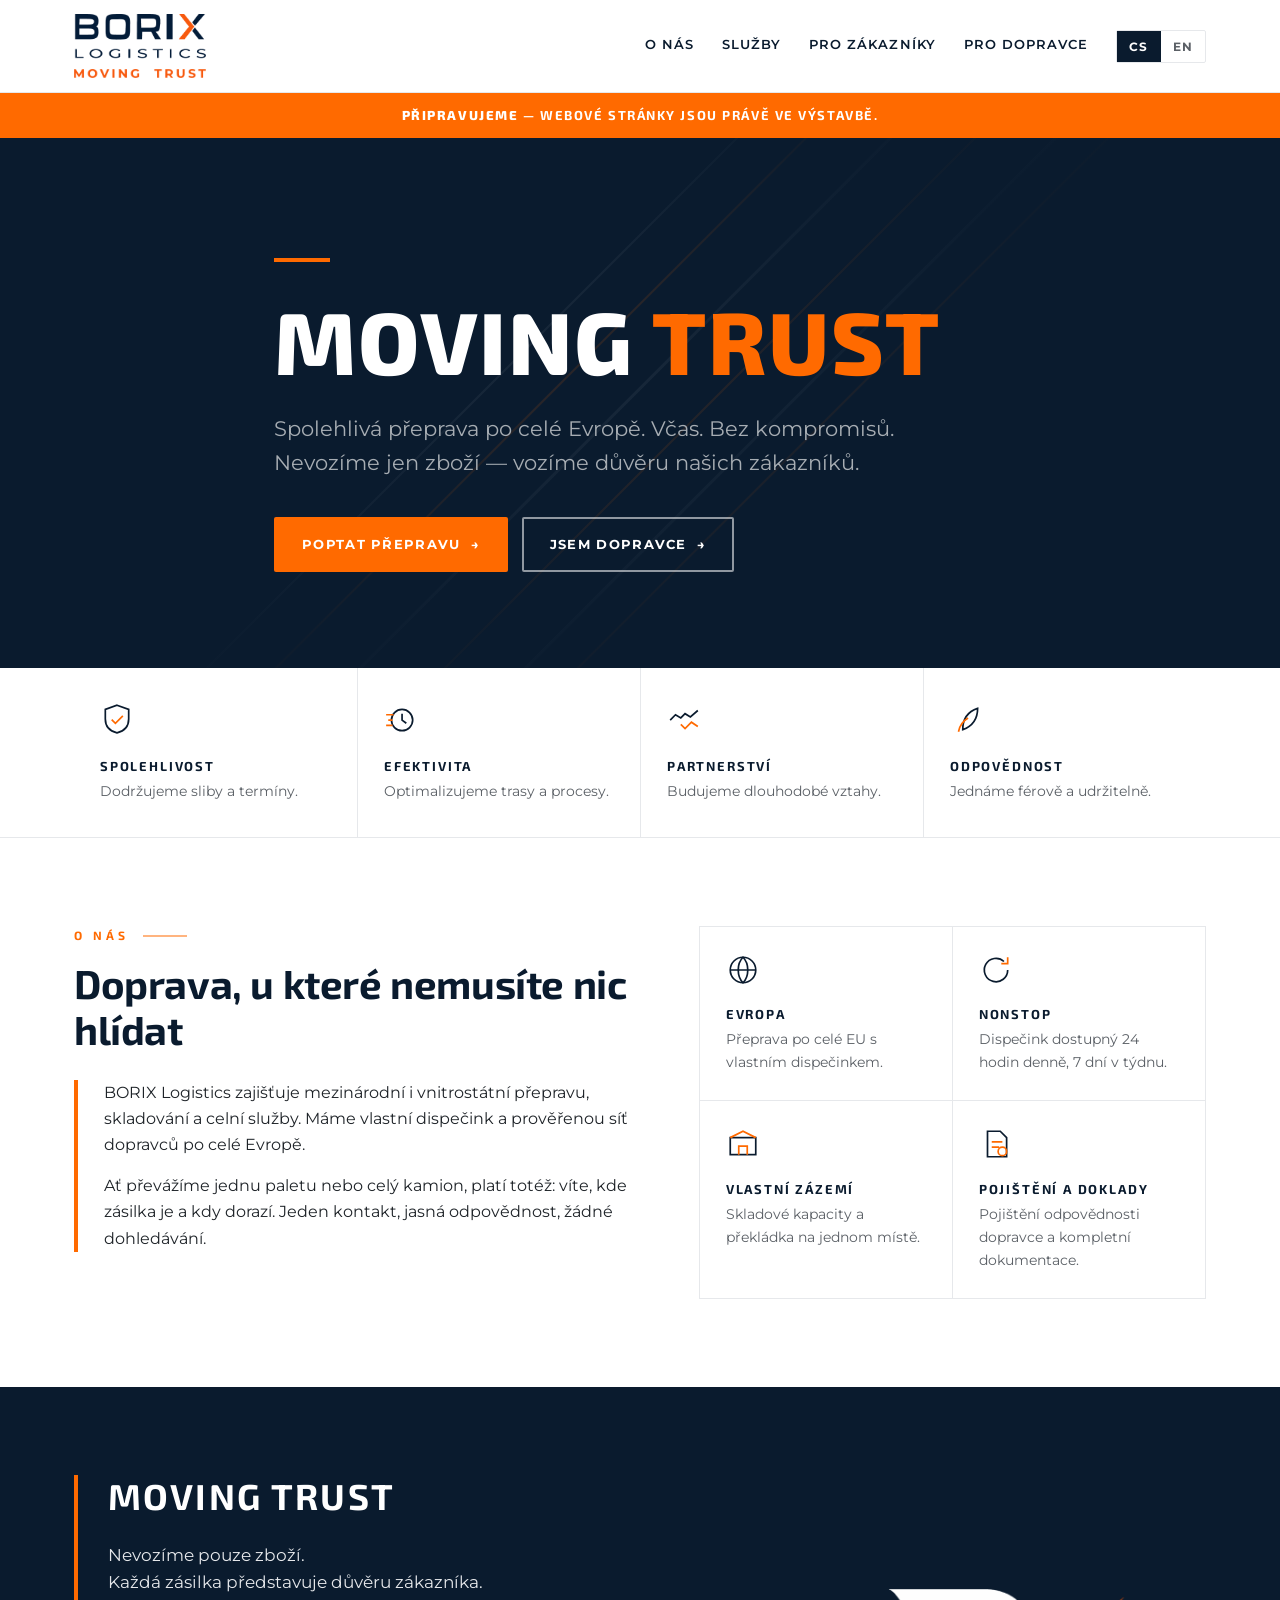
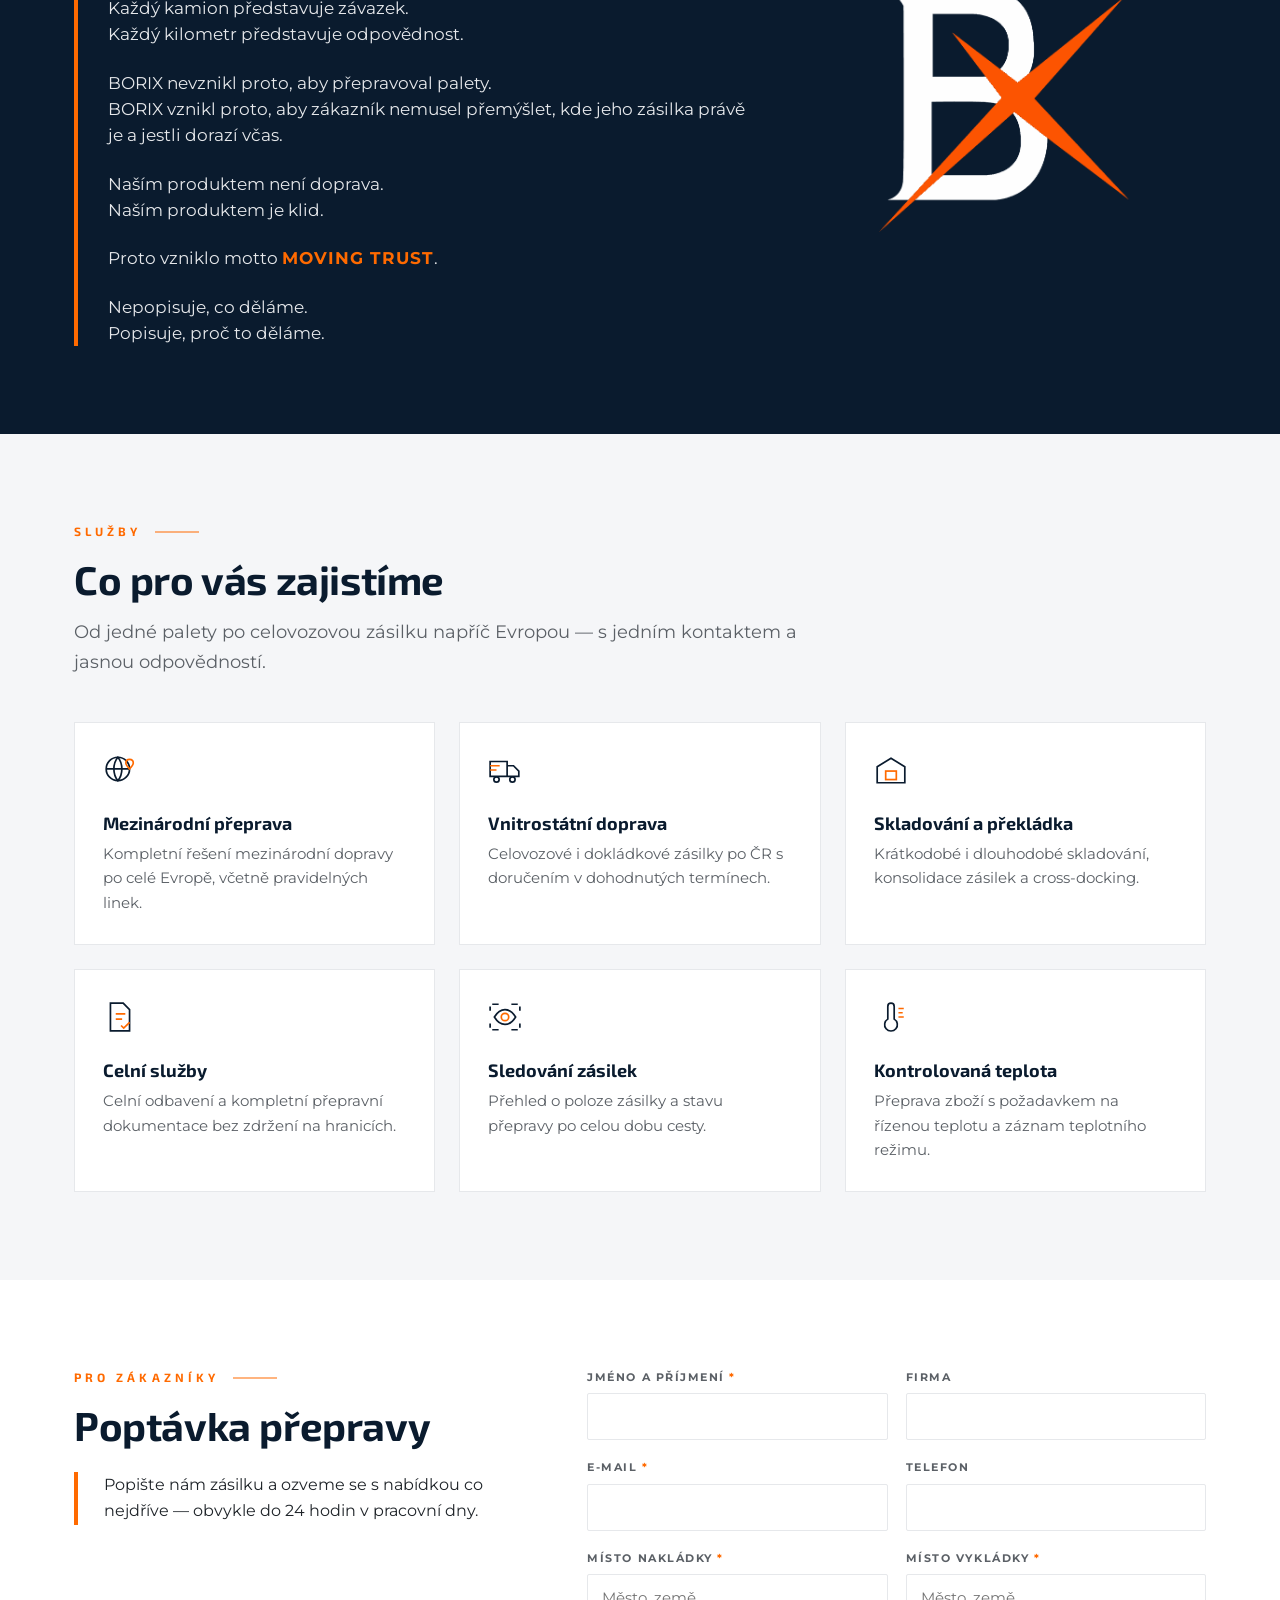
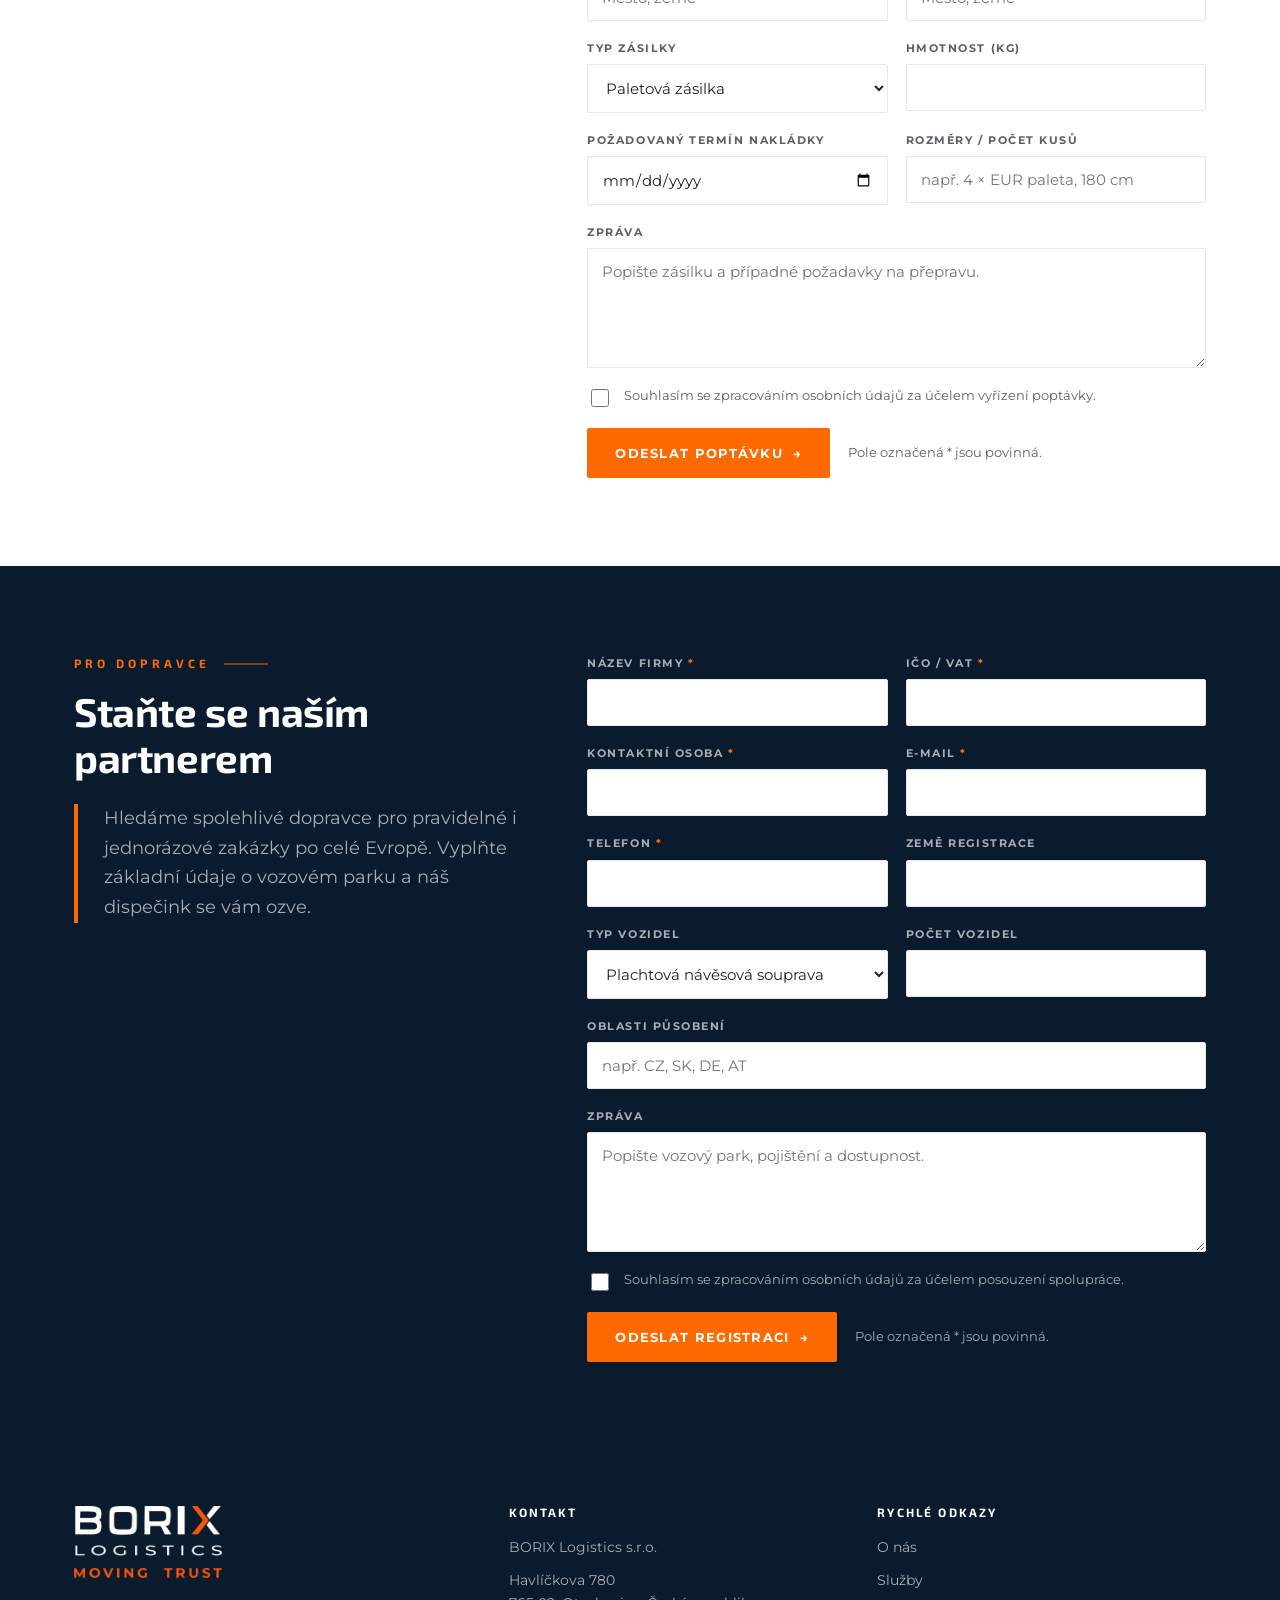
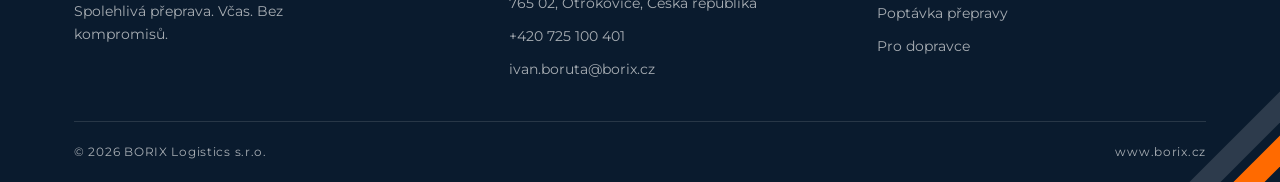
==== commit 9e2120b3: "baner" ====
--- a/index.html
+++ b/index.html
@@ -238,6 +238,13 @@
 }
 .status.is-on{display:block}
 .status.is-err{border-color:#c0392b; background:rgba(192,57,43,.1)}
+
+.site-notice{
+  background:var(--orange); color:var(--white); padding:12px var(--gutter);
+  text-align:center; font-family:var(--font-display); font-size:13px;
+  font-weight:700; letter-spacing:.12em; text-transform:uppercase;
+}
+.site-notice strong{font-weight:800}
 
 .contactcard{border-left:4px solid var(--orange); padding-left:26px}
 .contactcard ul{list-style:none; margin:22px 0 0; padding:0; display:grid; gap:14px}
@@ -320,6 +327,12 @@
     </nav>
   </div>
 </header>
+
+<div class="site-notice" role="status">
+  <strong data-cs="Připravujeme" data-en="Coming soon">Připravujeme</strong>
+  <span> — </span>
+  <span data-cs="Webové stránky jsou právě ve výstavbě." data-en="Our website is currently under construction.">Webové stránky jsou právě ve výstavbě.</span>
+</div>
 
 <!-- ========== HERO ========== -->
 <section class="hero" id="top">
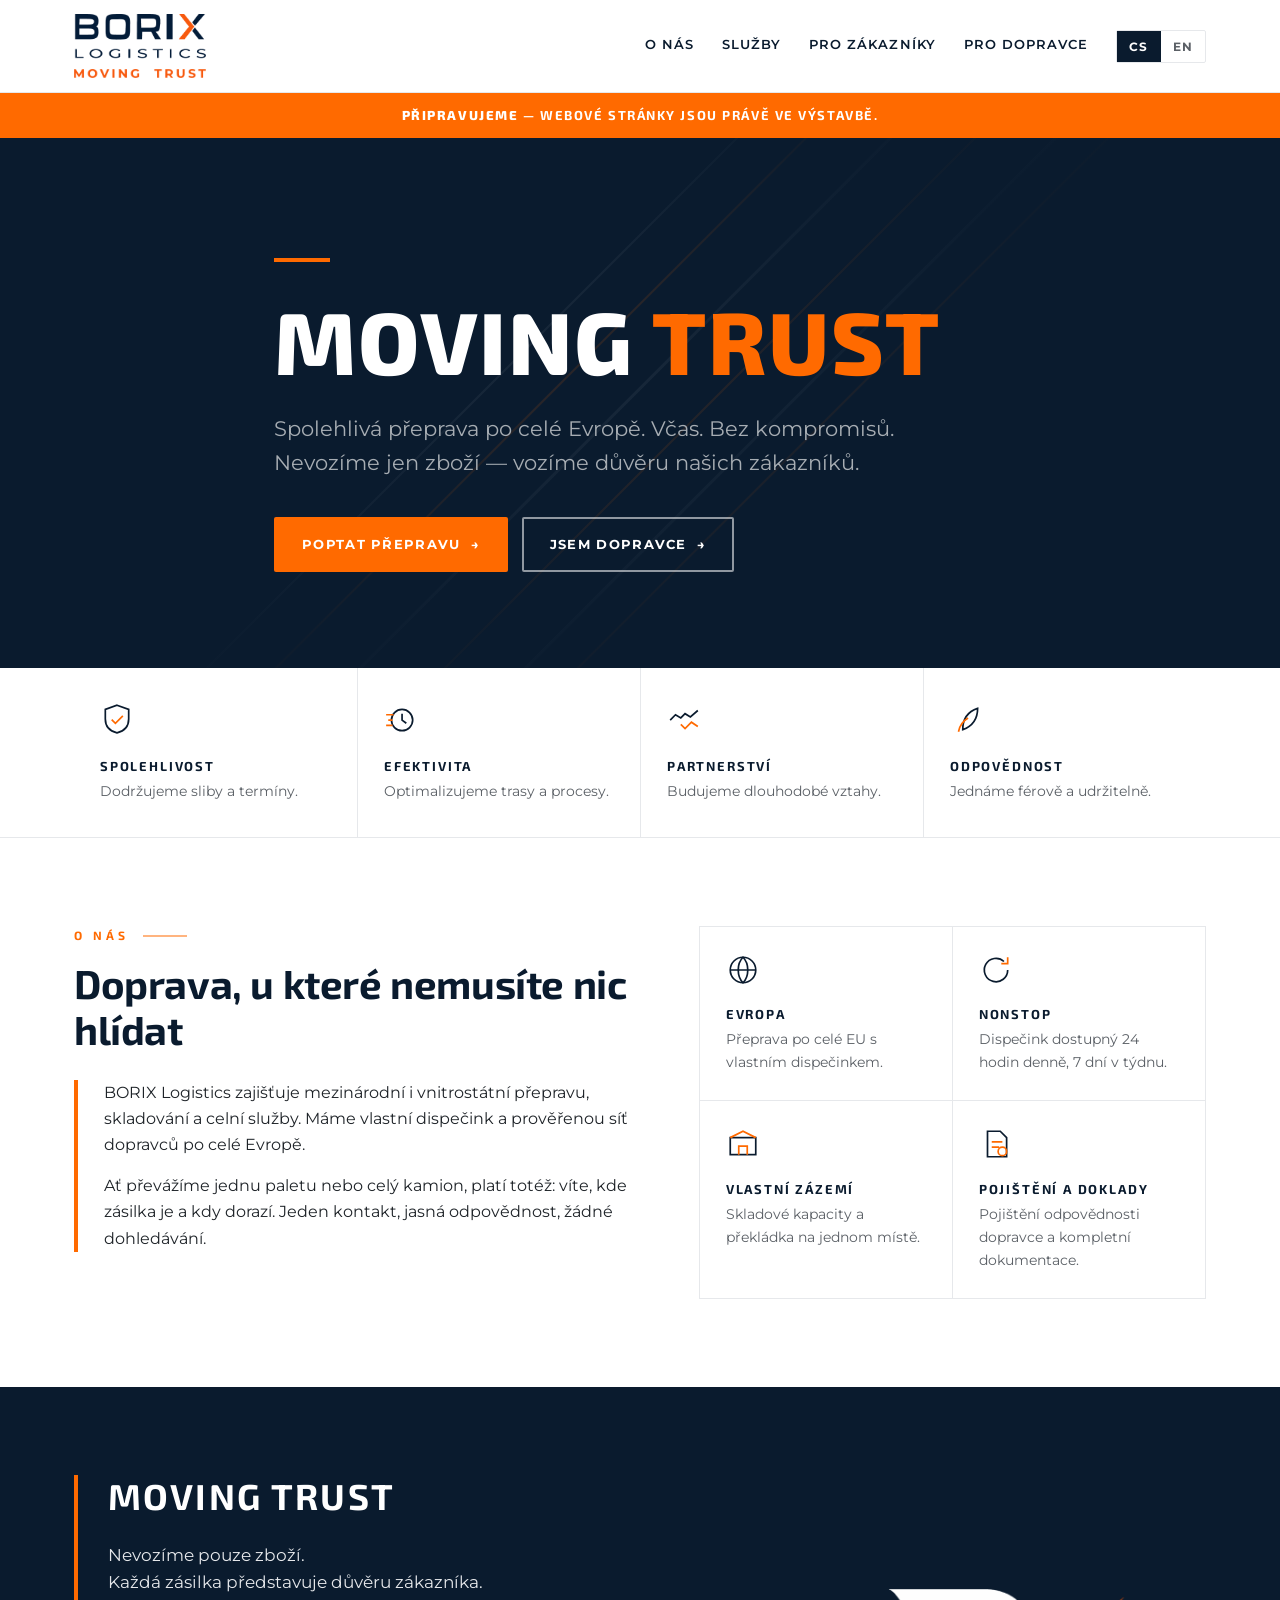
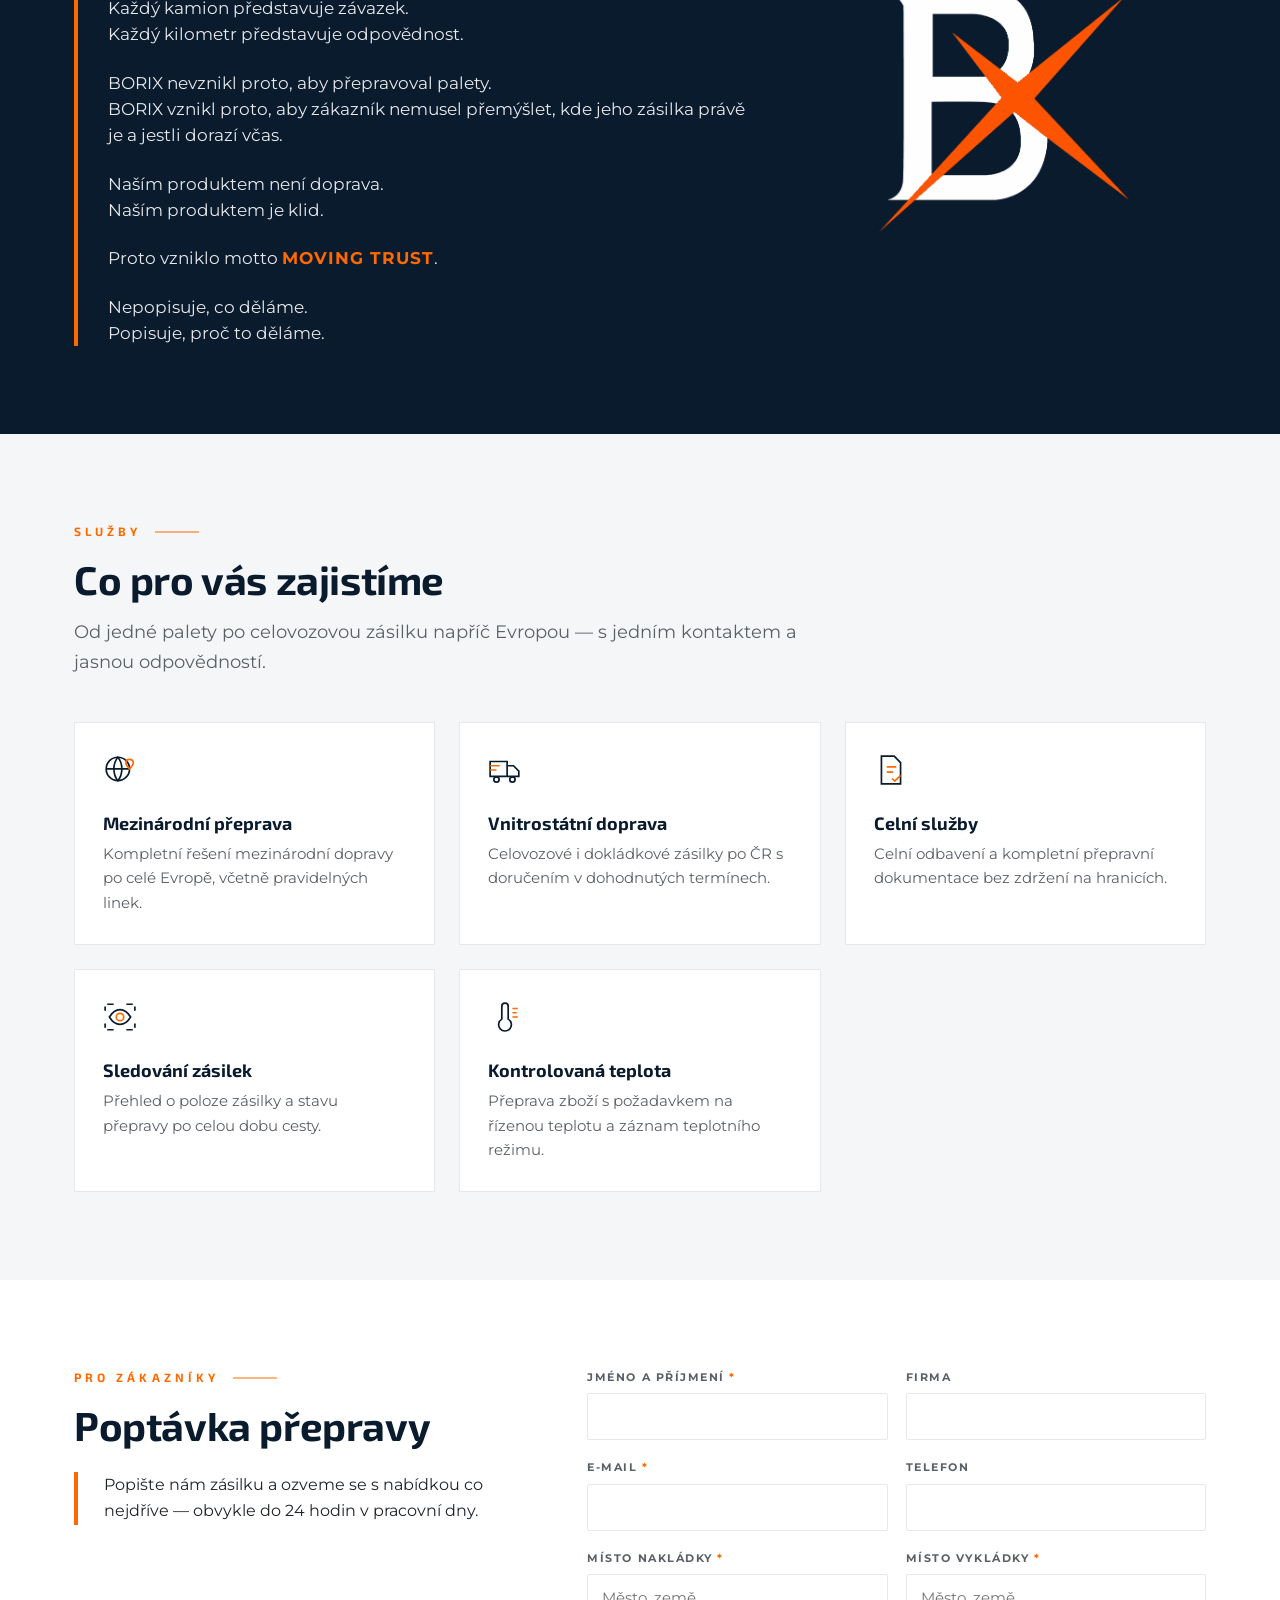
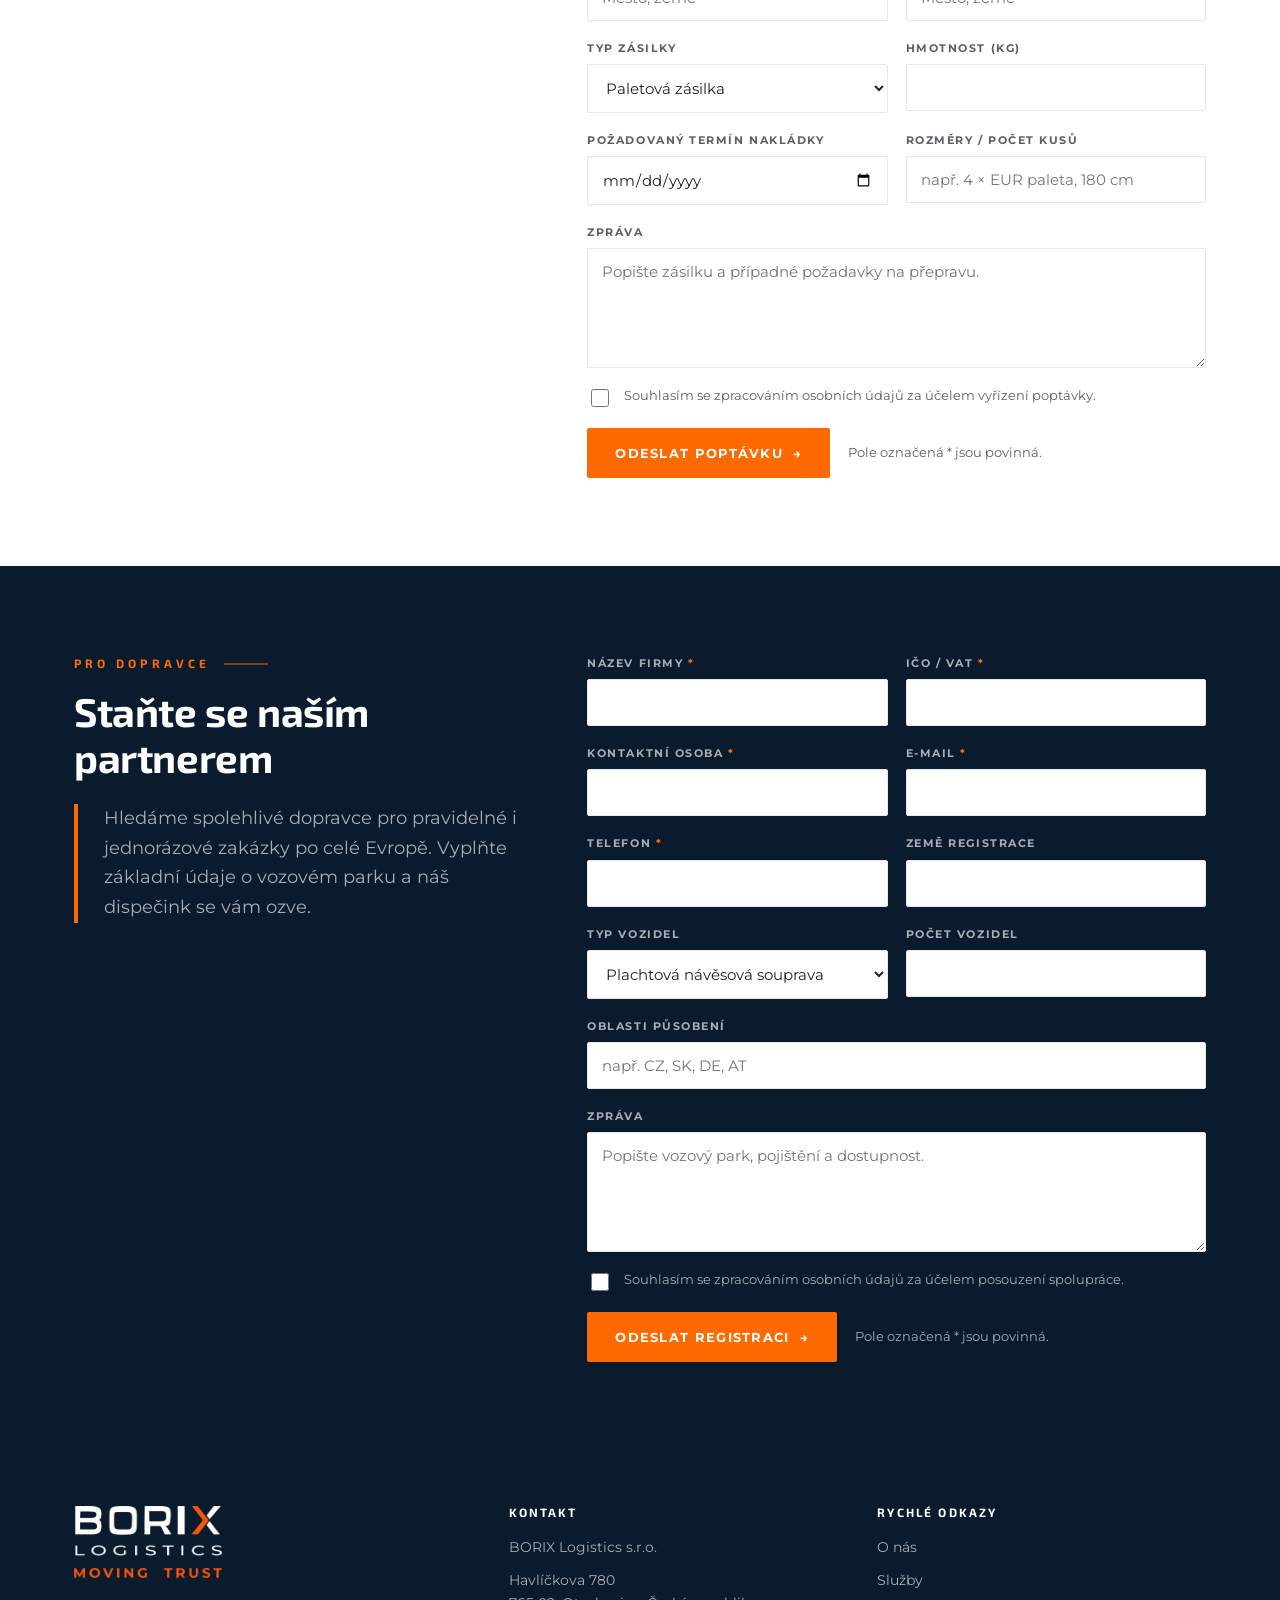
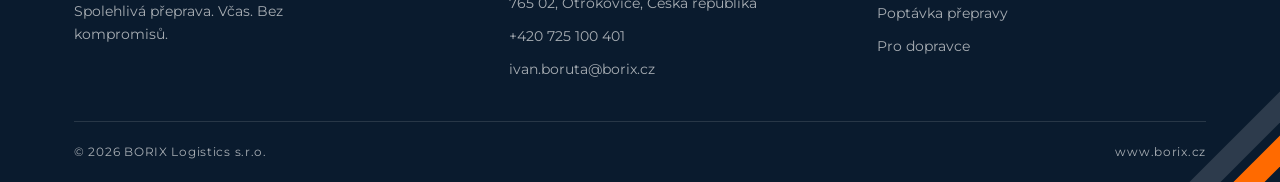
==== commit 665181e4: "remove sklad" ====
--- a/index.html
+++ b/index.html
@@ -492,13 +492,6 @@
       </article>
 
       <article class="svc__card">
-        <svg class="ico" viewBox="0 0 32 32" aria-hidden="true"><path d="M3 13L16 5l13 8v15H3z"/><rect class="acc" x="11" y="17" width="10" height="8"/></svg>
-        <h3 data-cs="Skladování a překládka" data-en="Warehousing & cross-docking">Skladování a překládka</h3>
-        <p data-cs="Krátkodobé i dlouhodobé skladování, konsolidace zásilek a cross-docking."
-           data-en="Short and long-term storage, shipment consolidation and cross-docking.">Krátkodobé i dlouhodobé skladování, konsolidace zásilek a cross-docking.</p>
-      </article>
-
-      <article class="svc__card">
         <svg class="ico" viewBox="0 0 32 32" aria-hidden="true"><path d="M7 3h12l6 6v20H7z"/><path class="acc" d="M12 13h9M12 18h6"/><path class="acc" d="M17 24l2.5 2.5L25 21"/></svg>
         <h3 data-cs="Celní služby" data-en="Customs services">Celní služby</h3>
         <p data-cs="Celní odbavení a kompletní přepravní dokumentace bez zdržení na hranicích."
@@ -720,7 +713,7 @@
    with everything pre-filled. Set a URL (Formspree, your own API,
    Make.com webhook…) and it will POST JSON instead.
    ========================================================= */
-const FORM_ENDPOINT = "https://formsubmit.co/ajax/borixlogistics@gmail.com";
+const FORM_ENDPOINT = "https://formsubmit.co/ajax/cccbee30db89170a8a5d4f38f272b103";
 const MAIL_CUSTOMER = "borixlogistics@gmail.com";
 const MAIL_CARRIER  = "borixlogistics@gmail.com";
 
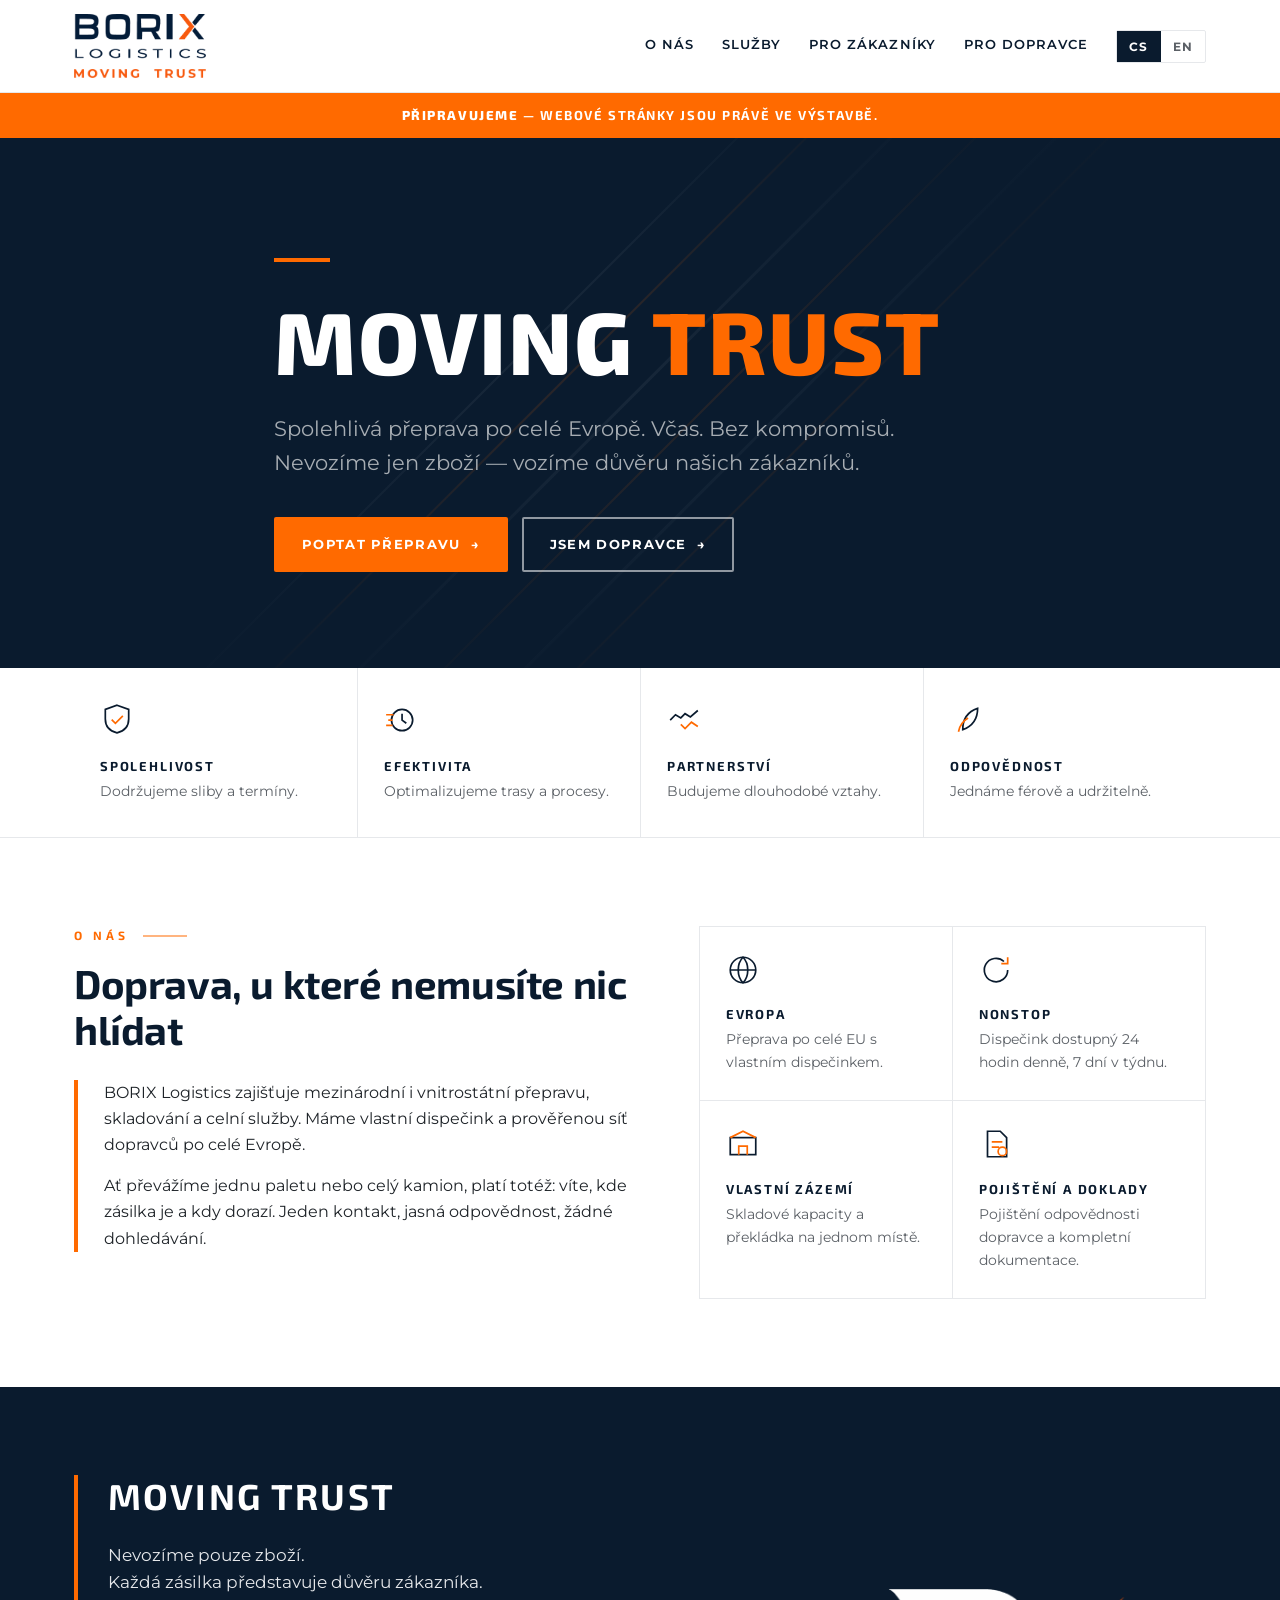
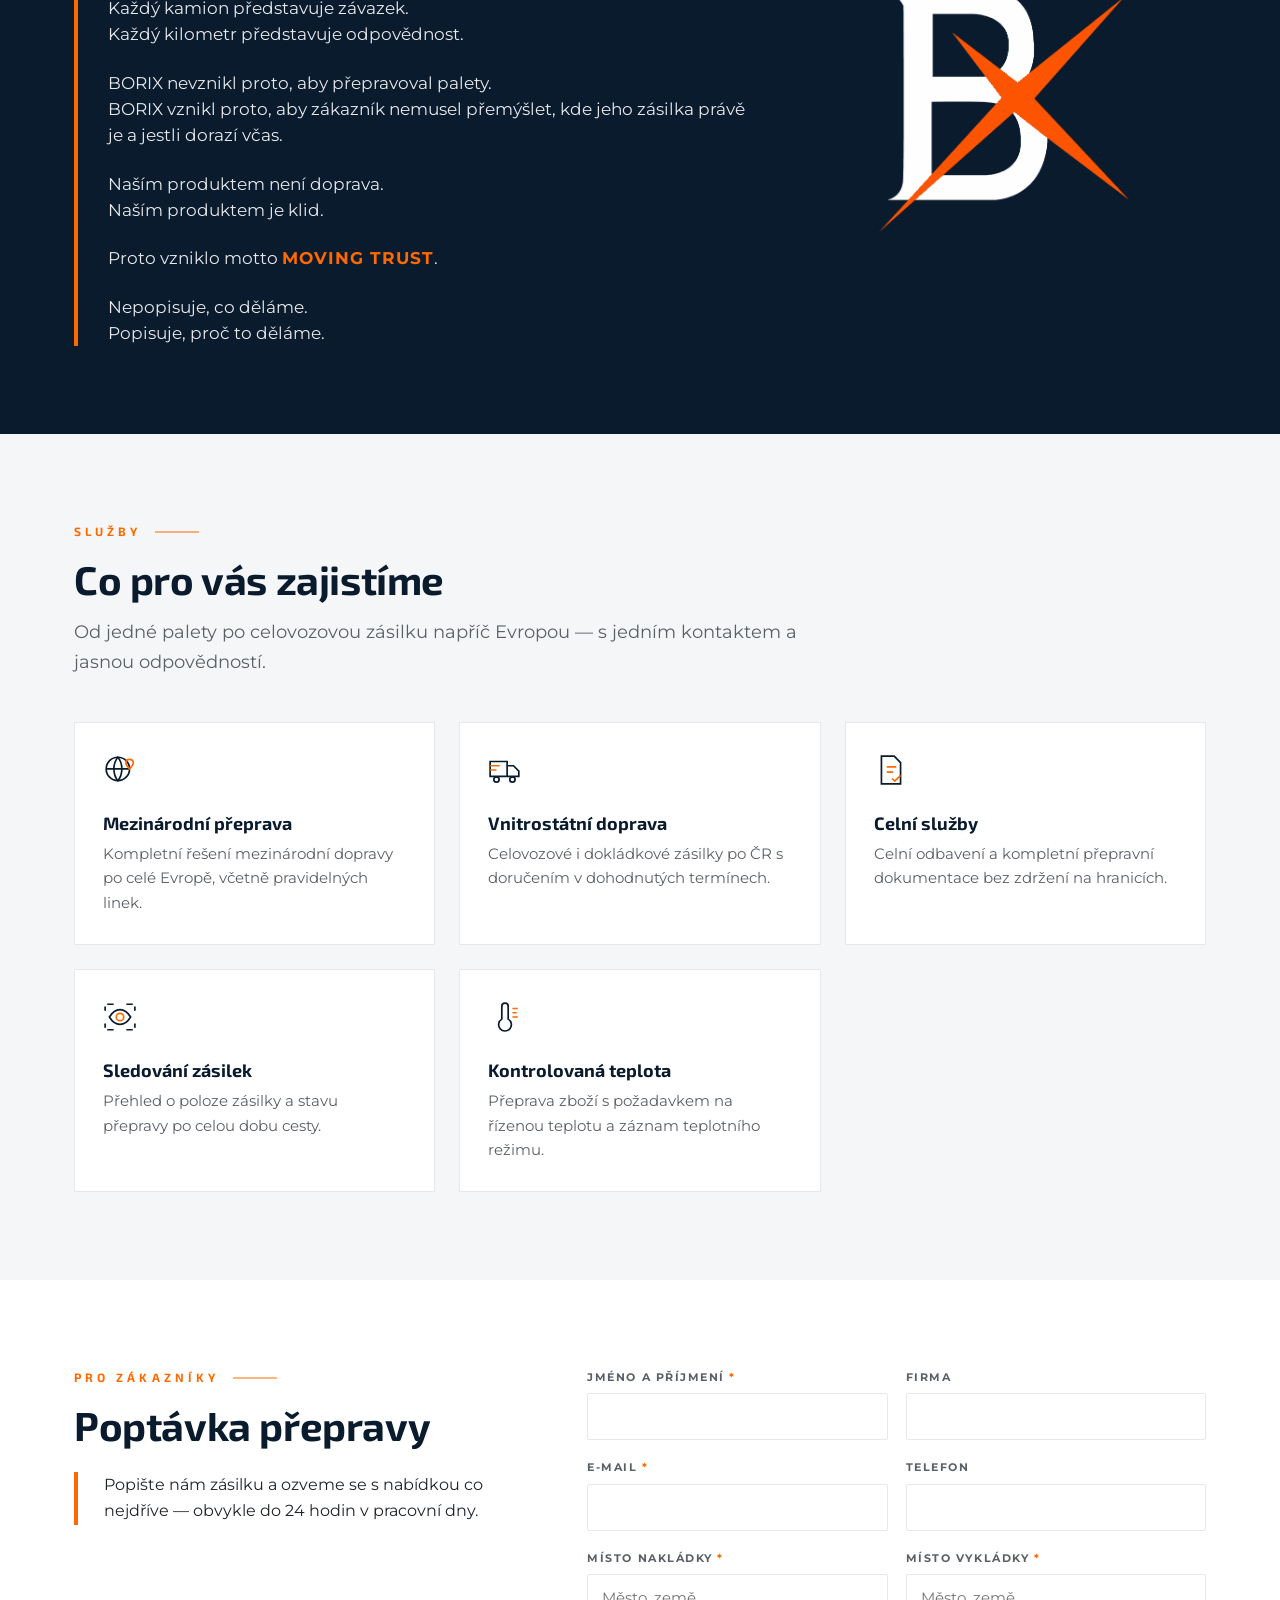
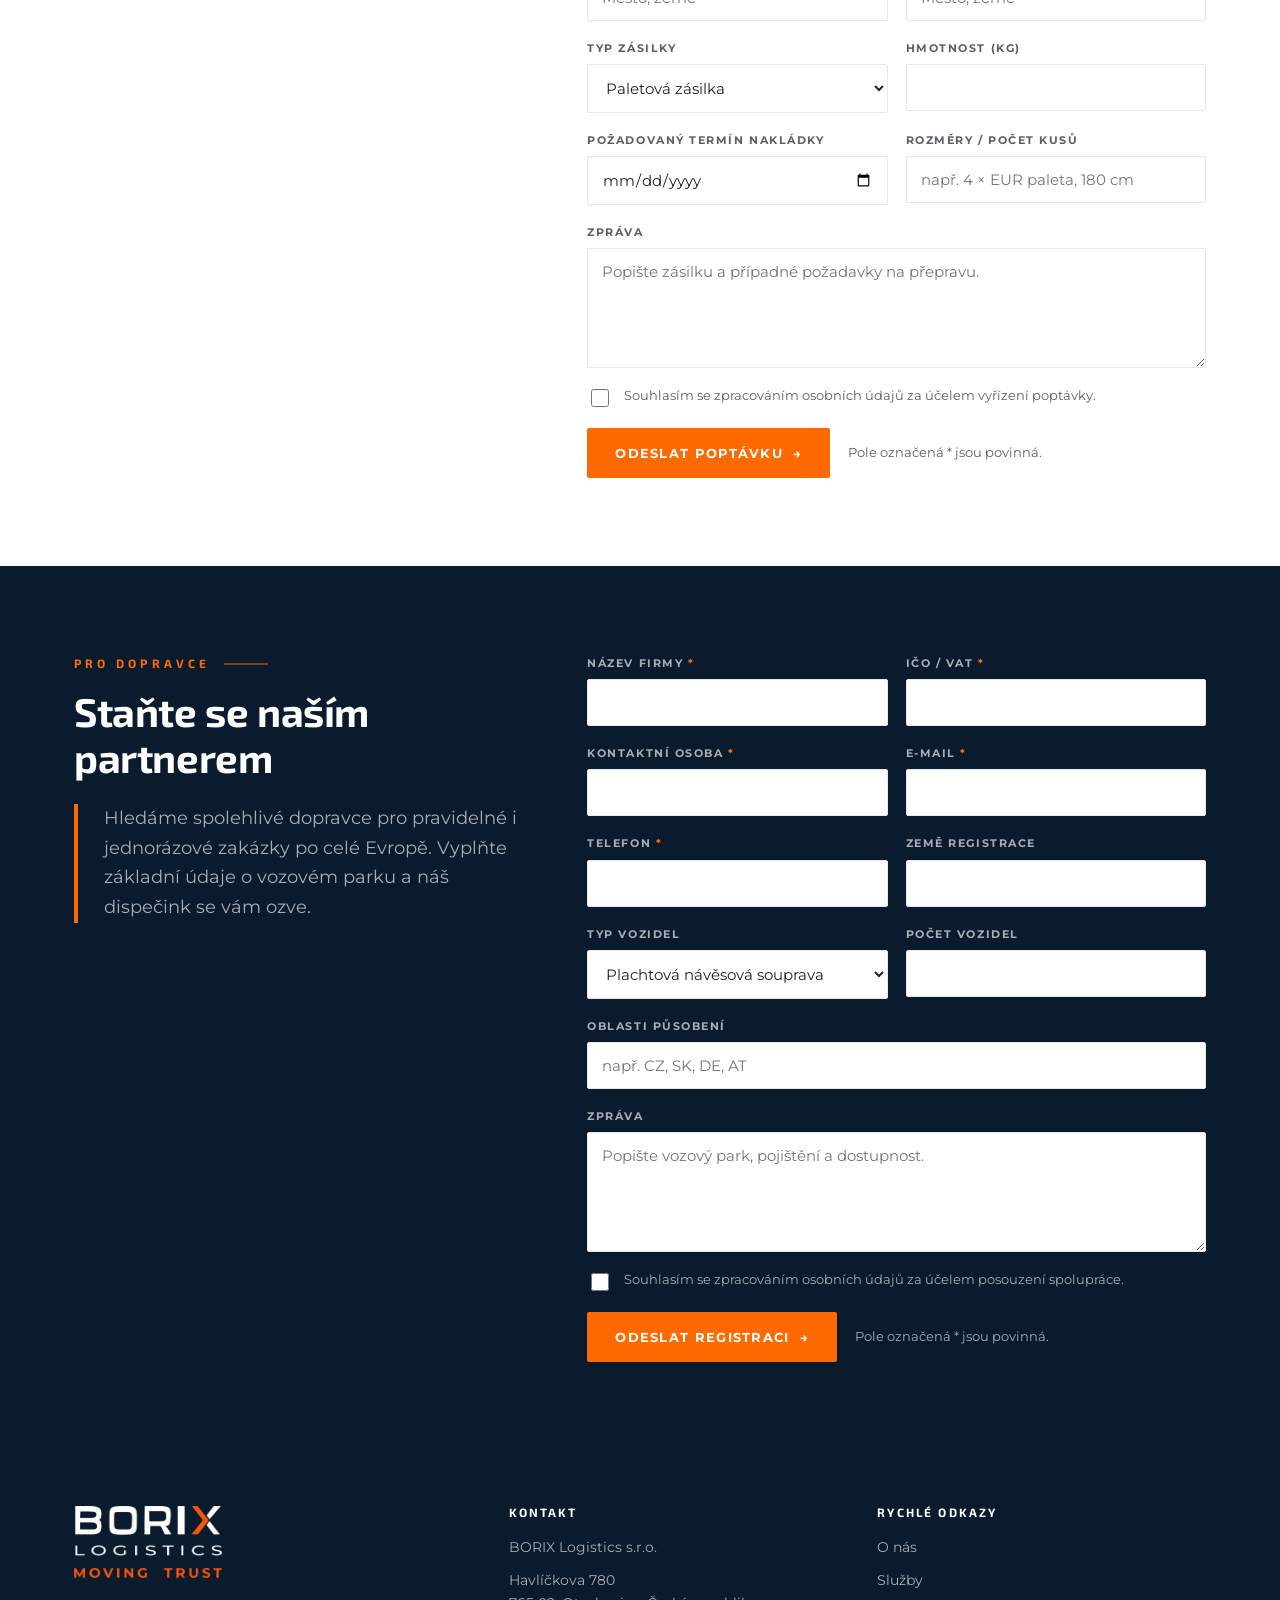
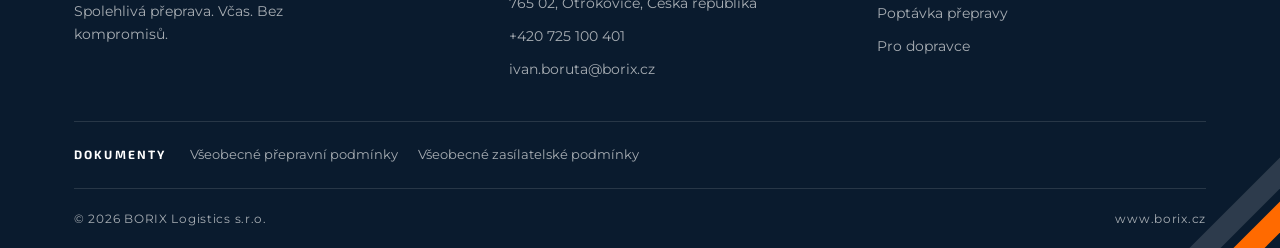
==== commit fe119055: "Add general shipping terms and conditions for BORIX Logistics" ====
--- a/index.html
+++ b/index.html
@@ -260,6 +260,9 @@
 .footer ul{list-style:none; margin:0; padding:0; display:grid; gap:10px; font-size:14px}
 .footer a{text-decoration:none}
 .footer a:hover{color:var(--orange)}
+.footer__legal{border-top:1px solid rgba(255,255,255,.12); padding:22px 0; display:flex; align-items:center; gap:24px; flex-wrap:wrap}
+.footer__legal h4{margin:0}
+.footer__legal-links{display:flex; gap:20px; flex-wrap:wrap; font-size:13px}
 .footer__bar{
   border-top:1px solid rgba(255,255,255,.12); padding:20px 0;
   display:flex; justify-content:space-between; gap:16px; flex-wrap:wrap;
@@ -699,6 +702,13 @@
         </ul>
       </div>
     </div>
+    <div class="footer__legal">
+      <h4>Dokumenty</h4>
+      <div class="footer__legal-links">
+        <a href="vseobecne-prepravni-podminky.html">Všeobecné přepravní podmínky</a>
+        <a href="vseobecne-zasilatelske-podminky.html">Všeobecné zasílatelské podmínky</a>
+      </div>
+    </div>
     <div class="footer__bar">
       <span>© <span id="year">2026</span> BORIX Logistics s.r.o.</span>
       <span>www.borix.cz</span>
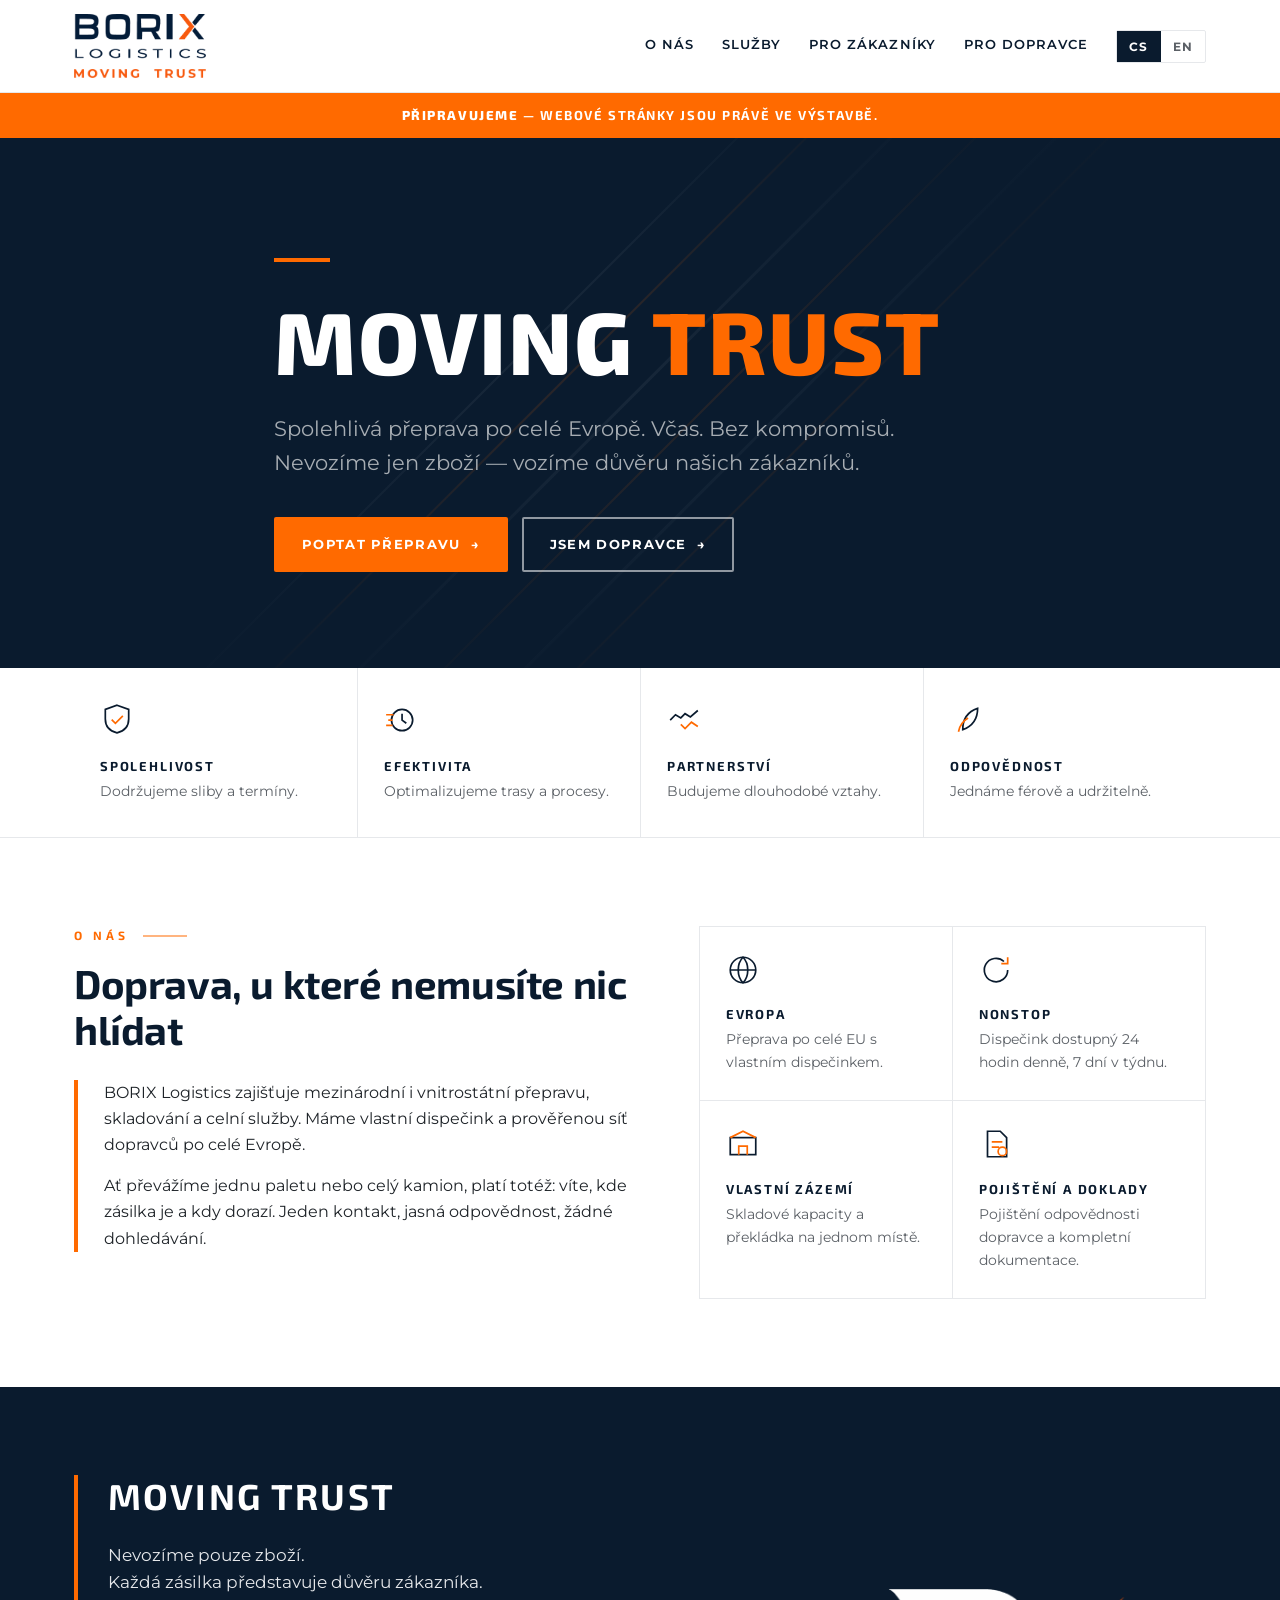
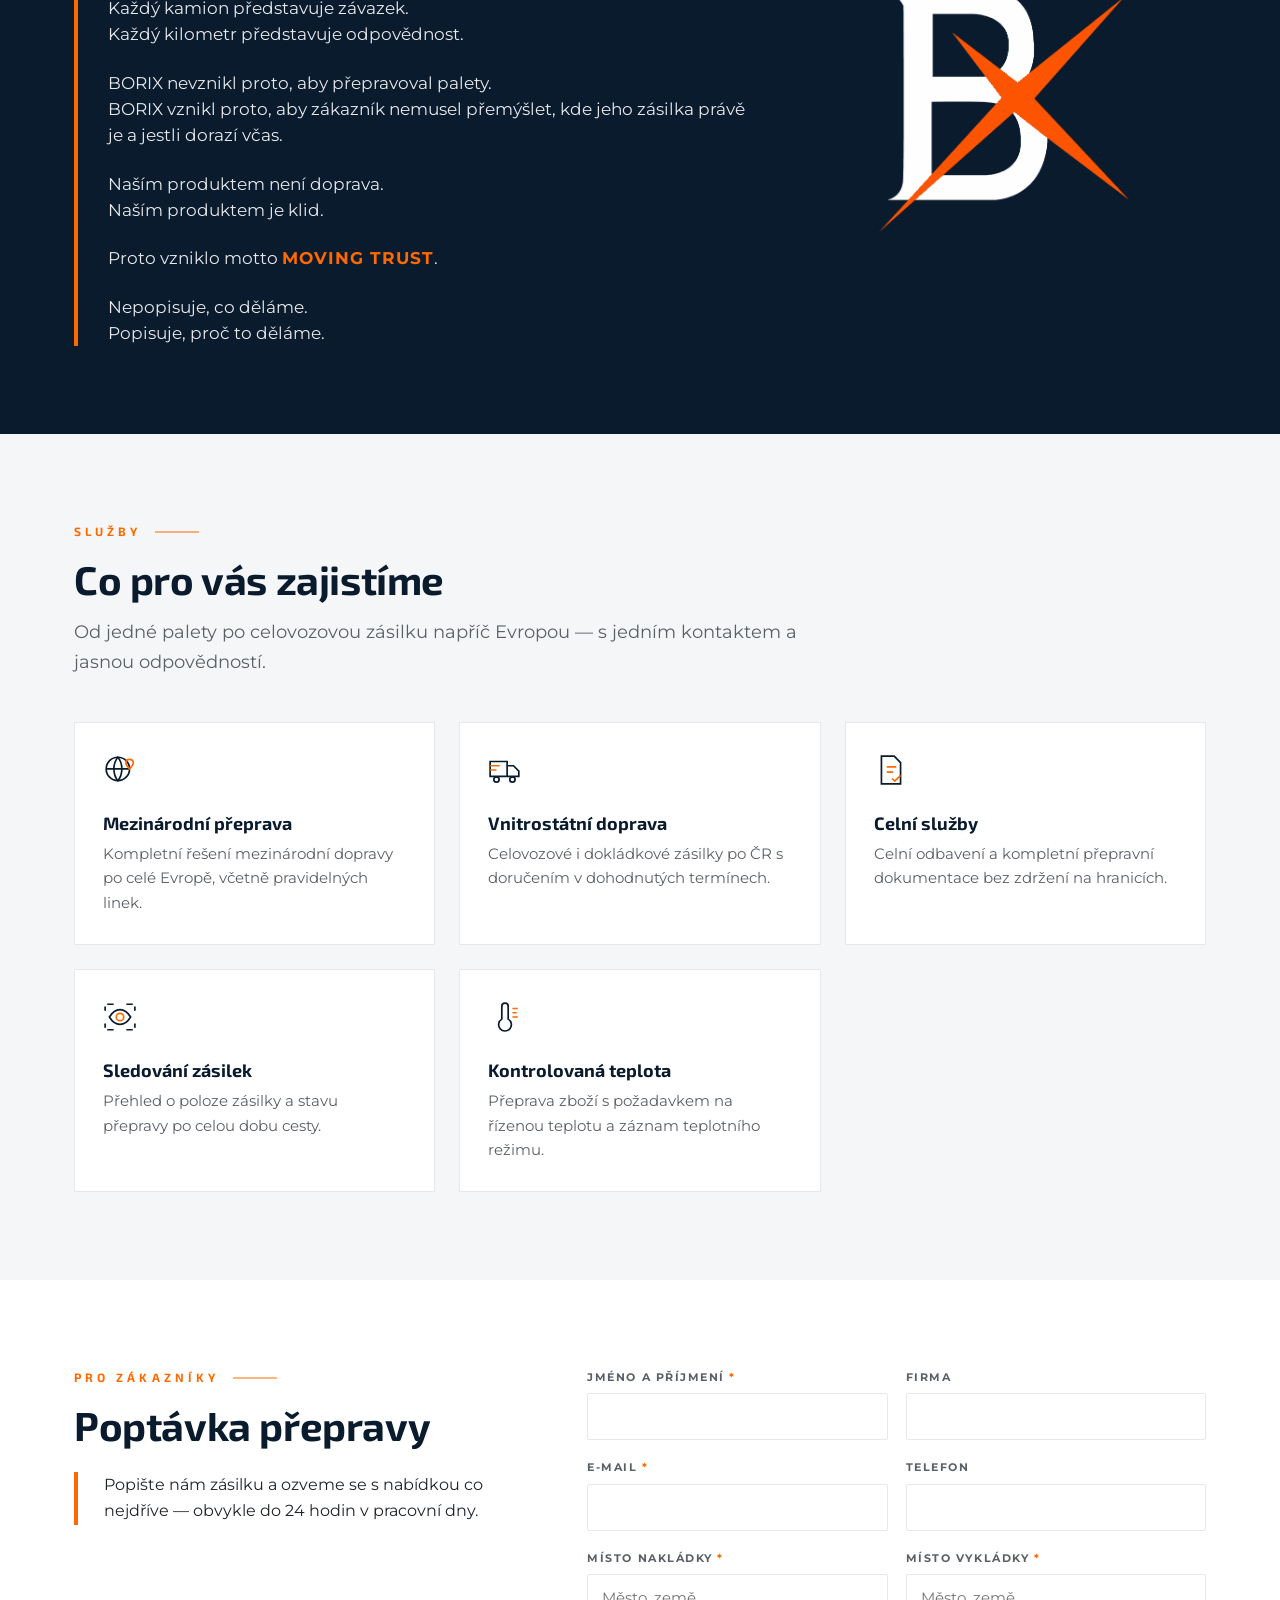
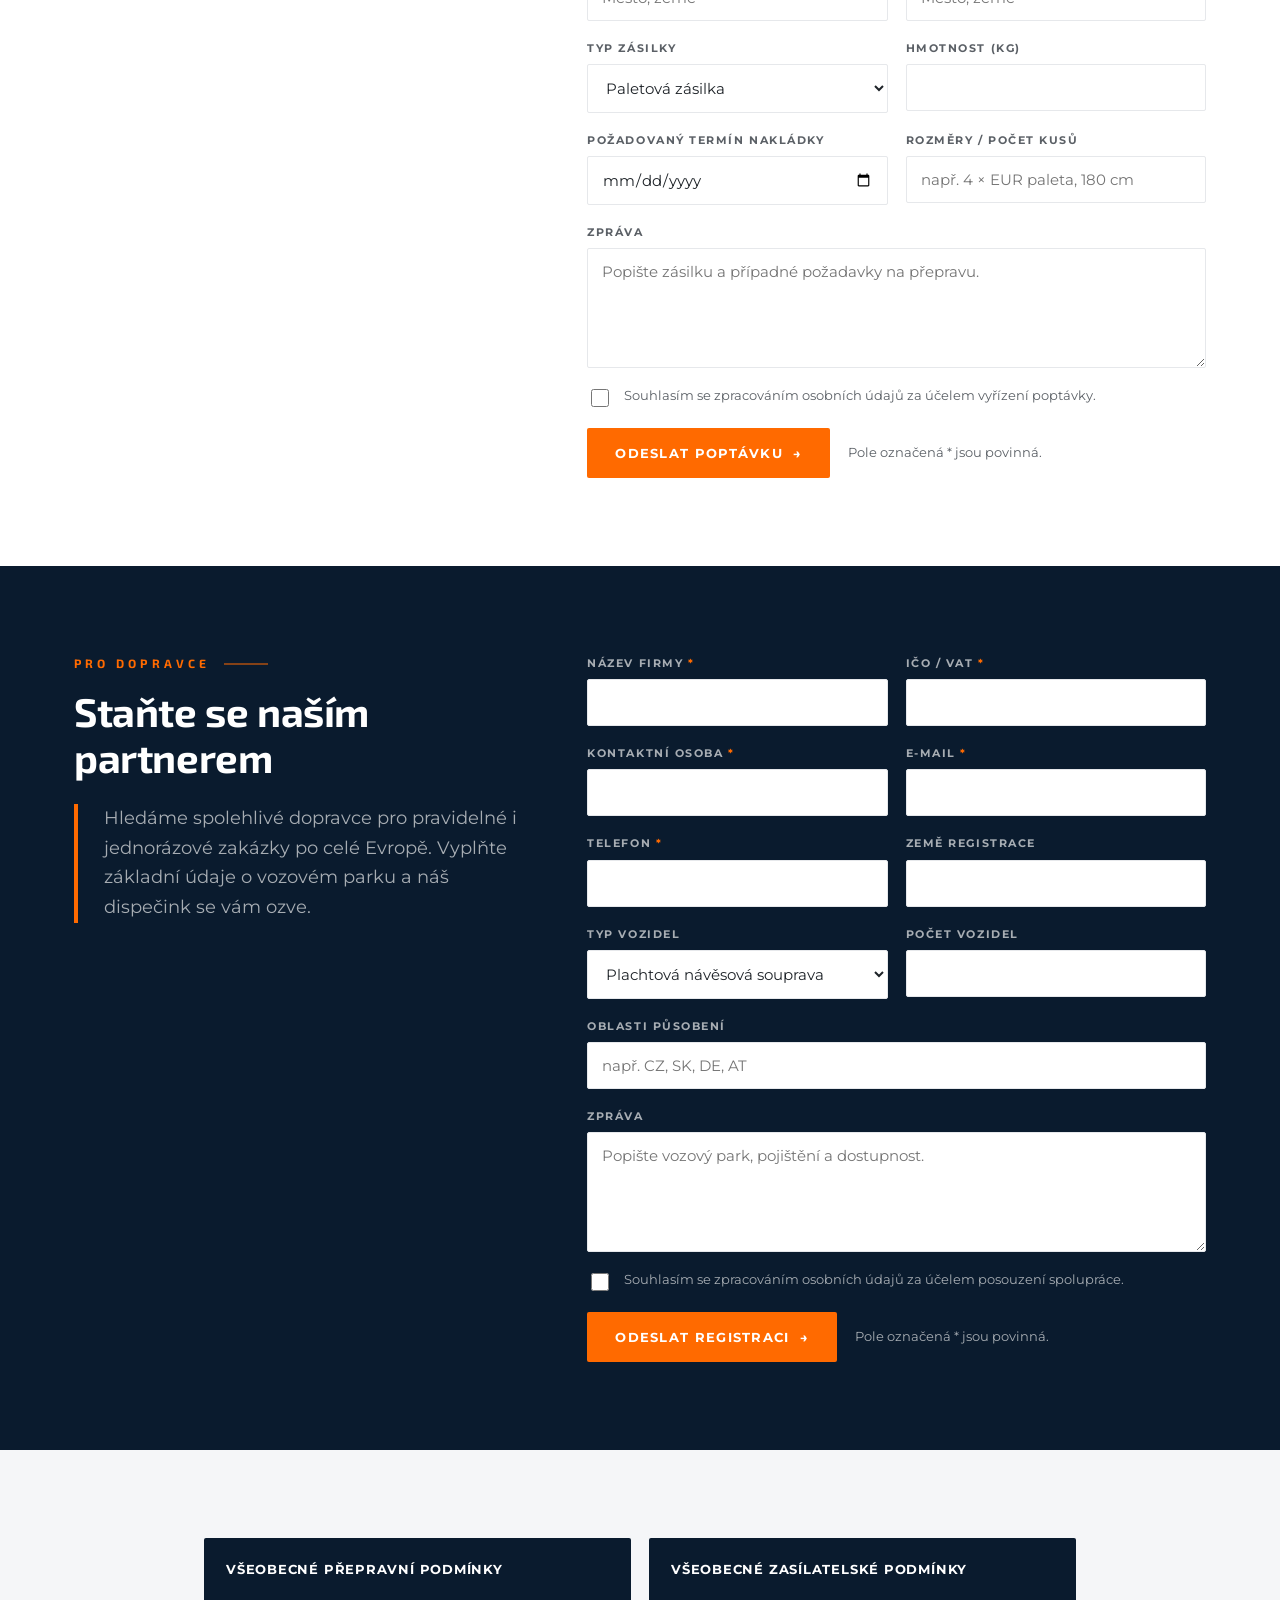
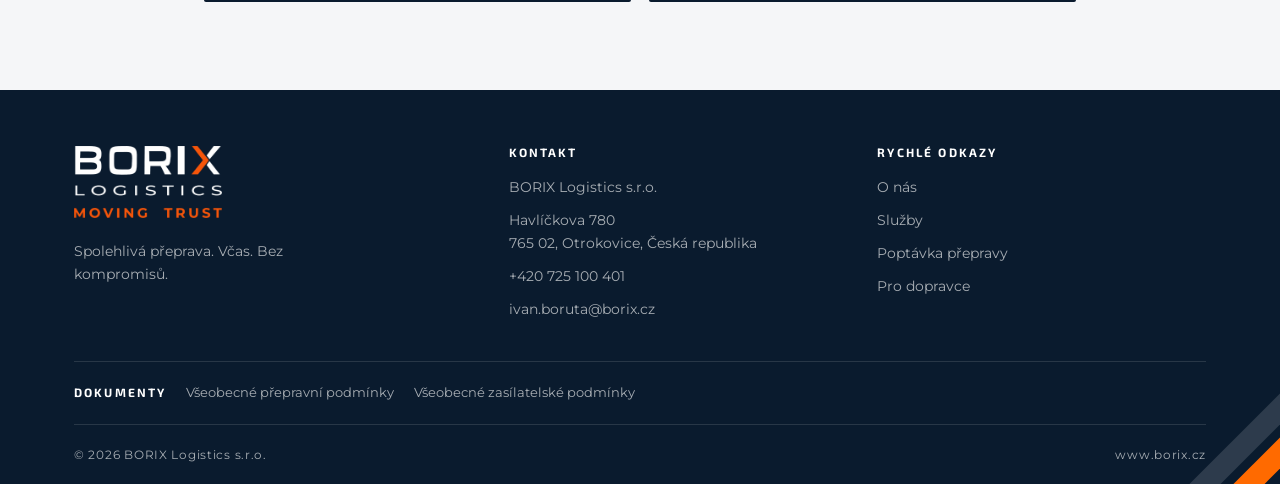
==== commit 66ab4dea: "Add terms and conditions links section to the footer" ====
--- a/index.html
+++ b/index.html
@@ -121,6 +121,9 @@
 .btn .arw{transition:transform .15s ease}
 .btn:hover .arw{transform:translateX(4px)}
 
+.terms-links{display:grid; grid-template-columns:repeat(2,minmax(0,1fr)); gap:18px; max-width:920px; margin:0 auto}
+.terms-links .btn{justify-content:space-between; min-height:64px; padding:16px 20px; letter-spacing:.06em}
+
 :focus-visible{outline:3px solid var(--orange); outline-offset:3px}
 
 /* ---------- Hero ---------- */
@@ -260,9 +263,9 @@
 .footer ul{list-style:none; margin:0; padding:0; display:grid; gap:10px; font-size:14px}
 .footer a{text-decoration:none}
 .footer a:hover{color:var(--orange)}
-.footer__legal{border-top:1px solid rgba(255,255,255,.12); padding:22px 0; display:flex; align-items:center; gap:24px; flex-wrap:wrap}
-.footer__legal h4{margin:0}
-.footer__legal-links{display:flex; gap:20px; flex-wrap:wrap; font-size:13px}
+.footer__docs{border-top:1px solid rgba(255,255,255,.12); padding:20px 0; display:flex; align-items:center; gap:20px; flex-wrap:wrap}
+.footer__docs h4{margin:0}
+.footer__docs-links{display:flex; gap:20px; flex-wrap:wrap; font-size:13px}
 .footer__bar{
   border-top:1px solid rgba(255,255,255,.12); padding:20px 0;
   display:flex; justify-content:space-between; gap:16px; flex-wrap:wrap;
@@ -295,6 +298,7 @@
   .nav a{padding:14px 0; width:100%; border-bottom:1px solid var(--grey-200)}
   .lang{margin-top:14px}
   .svc,.form,.facts,.footer__grid{grid-template-columns:1fr}
+  .terms-links{grid-template-columns:1fr; gap:12px}
   .strip__grid{grid-template-columns:1fr}
   .strip__item{border-left:0; border-top:1px solid var(--grey-200)}
   .strip__item:first-child{border-top:0}
@@ -670,6 +674,13 @@
   </div>
 </section>
 
+<section class="section section--grey" aria-label="Dokumenty">
+  <div class="wrap terms-links">
+    <a class="btn btn--dark" href="vseobecne-prepravni-podminky.html">Všeobecné přepravní podmínky<span class="arw">→</span></a>
+    <a class="btn btn--dark" href="vseobecne-zasilatelske-podminky.html">Všeobecné zasílatelské podmínky<span class="arw">→</span></a>
+  </div>
+</section>
+
 <!-- ========== FOOTER ========== -->
 <footer class="footer">
   <div class="footer__diag2" aria-hidden="true"></div>
@@ -702,9 +713,9 @@
         </ul>
       </div>
     </div>
-    <div class="footer__legal">
+    <div class="footer__docs">
       <h4>Dokumenty</h4>
-      <div class="footer__legal-links">
+      <div class="footer__docs-links">
         <a href="vseobecne-prepravni-podminky.html">Všeobecné přepravní podmínky</a>
         <a href="vseobecne-zasilatelske-podminky.html">Všeobecné zasílatelské podmínky</a>
       </div>
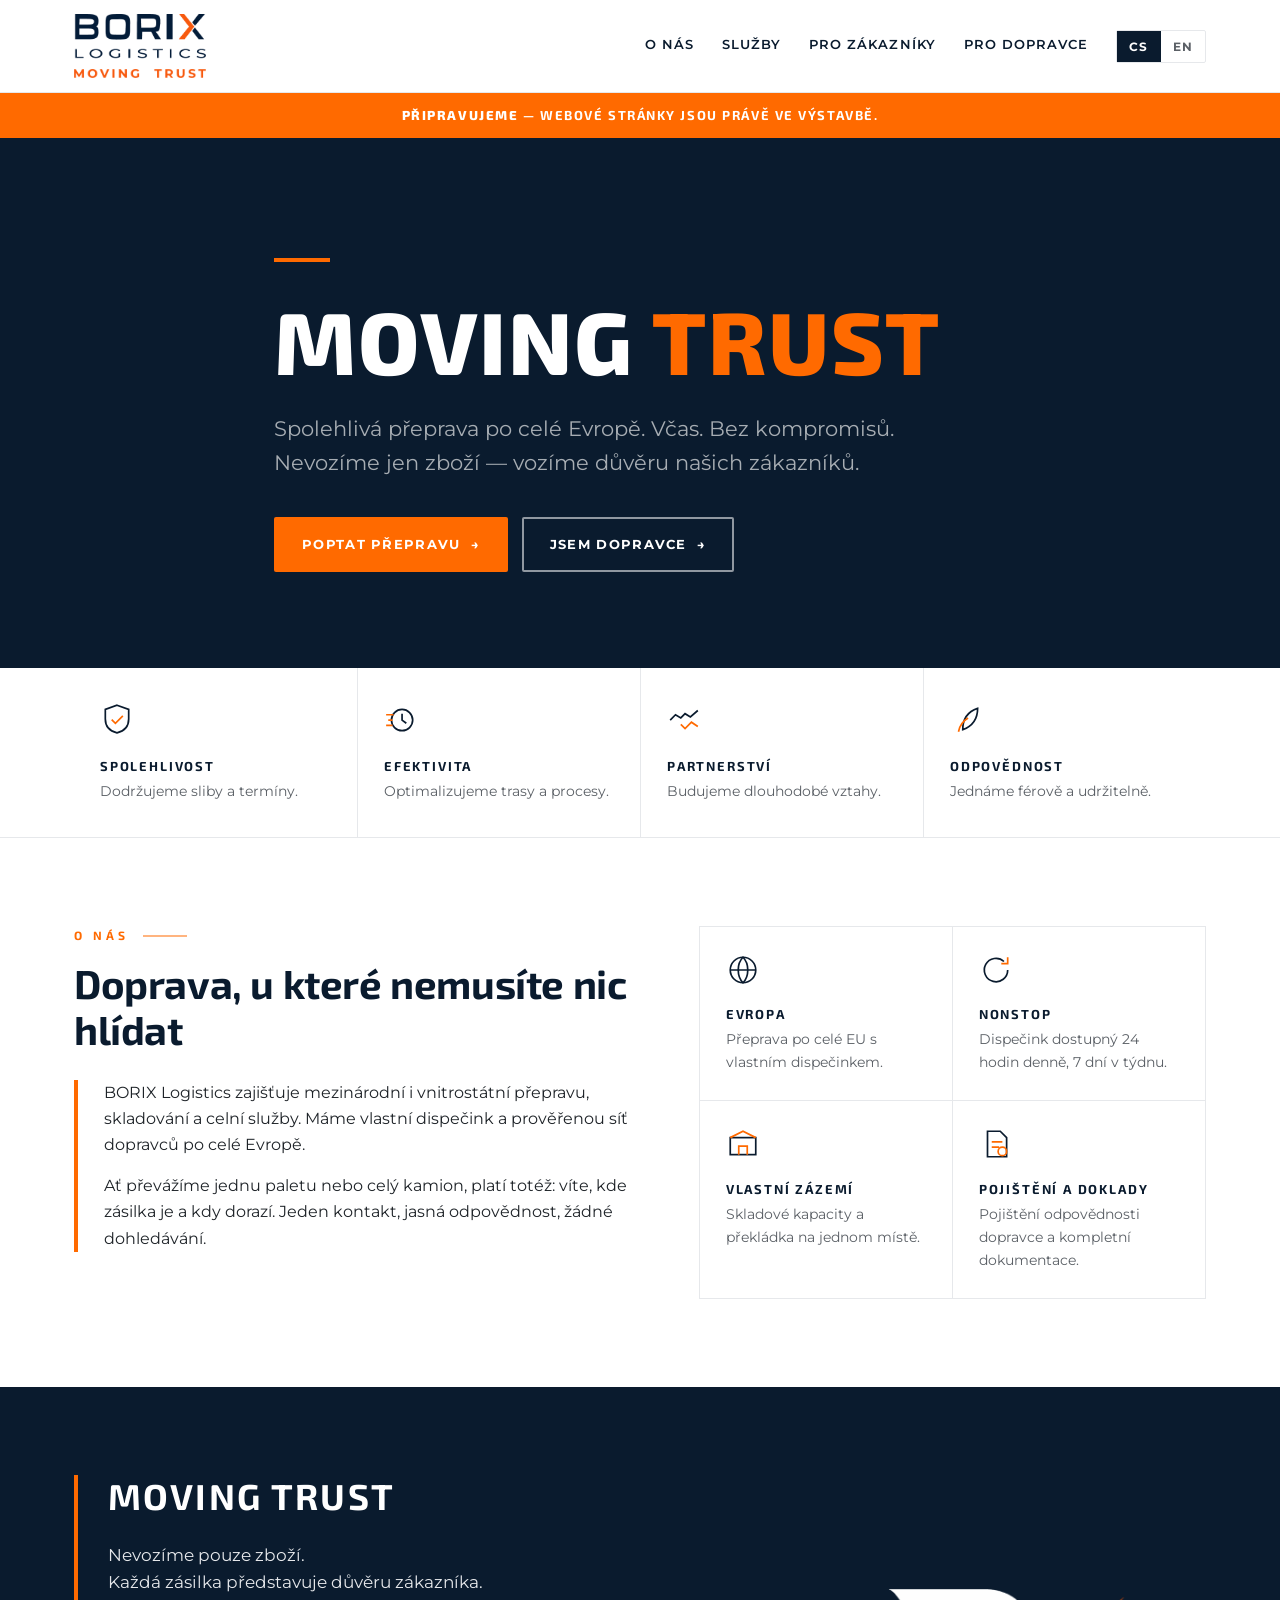
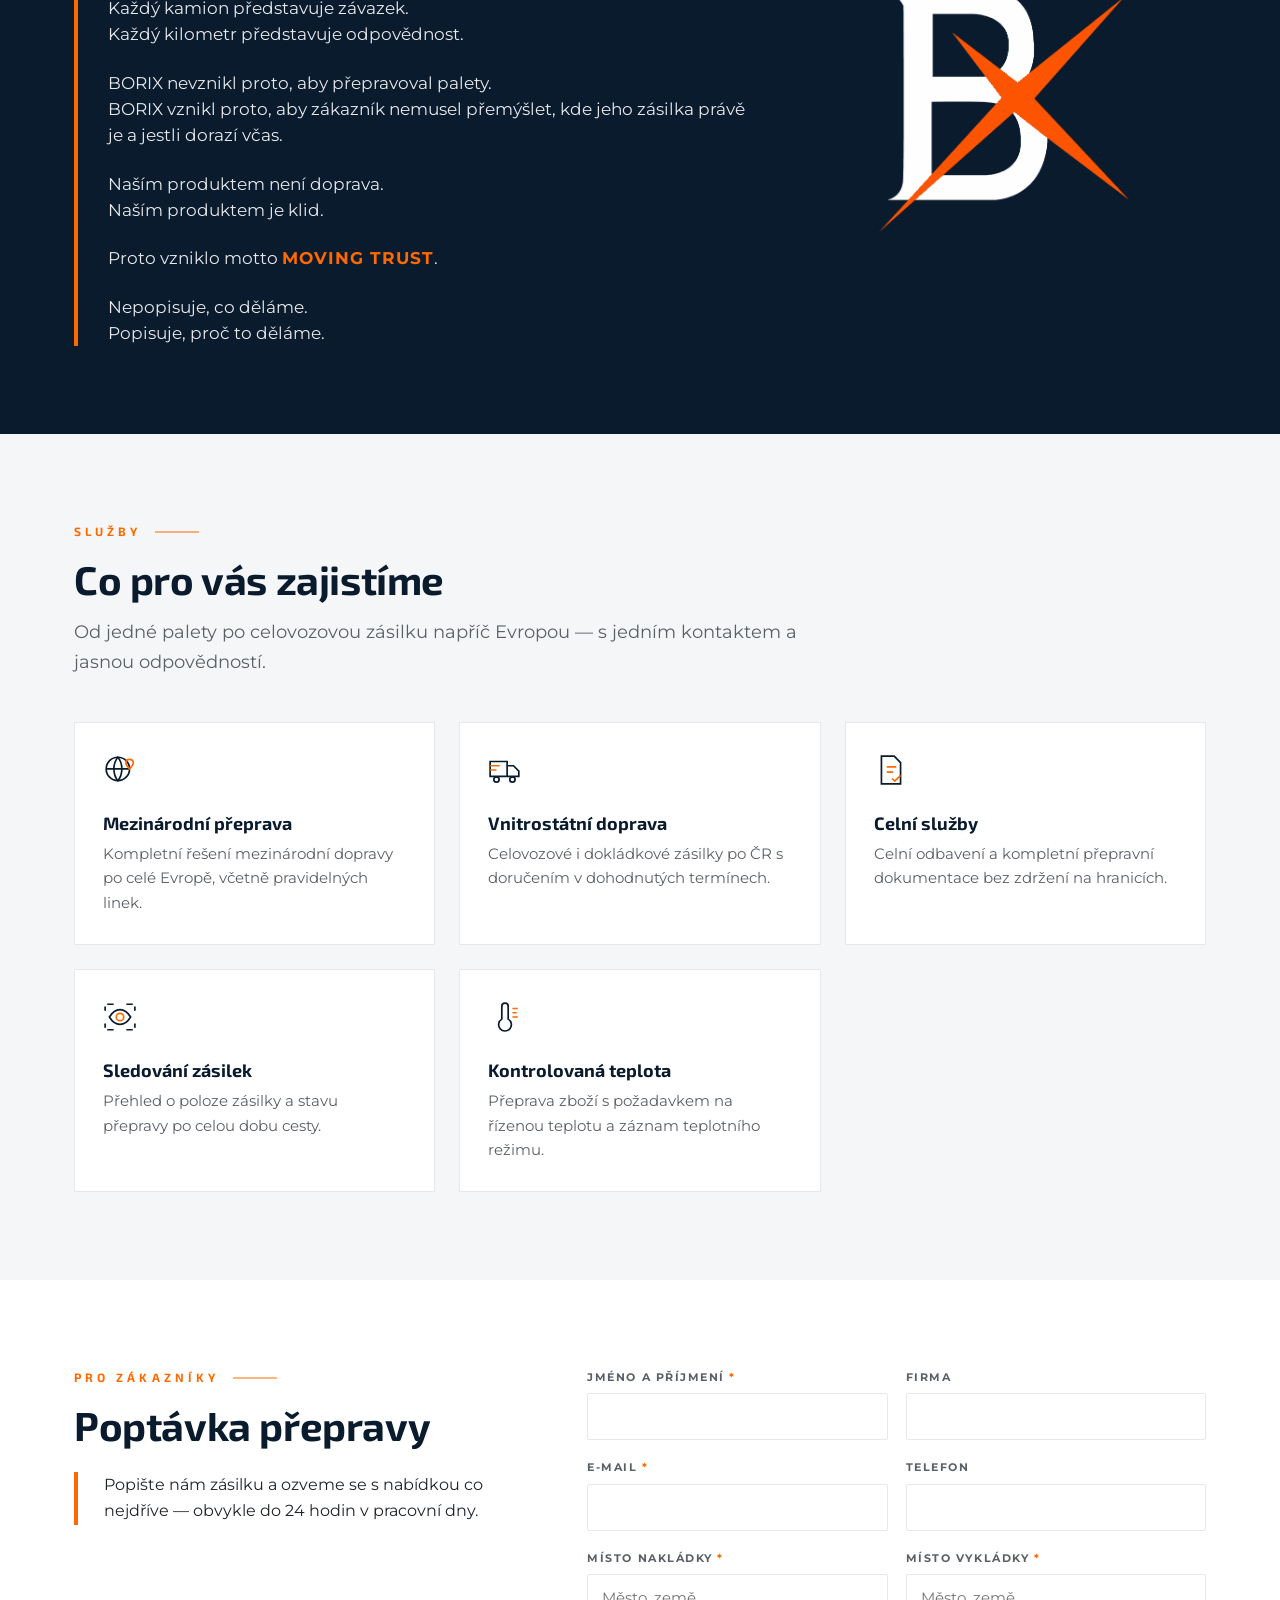
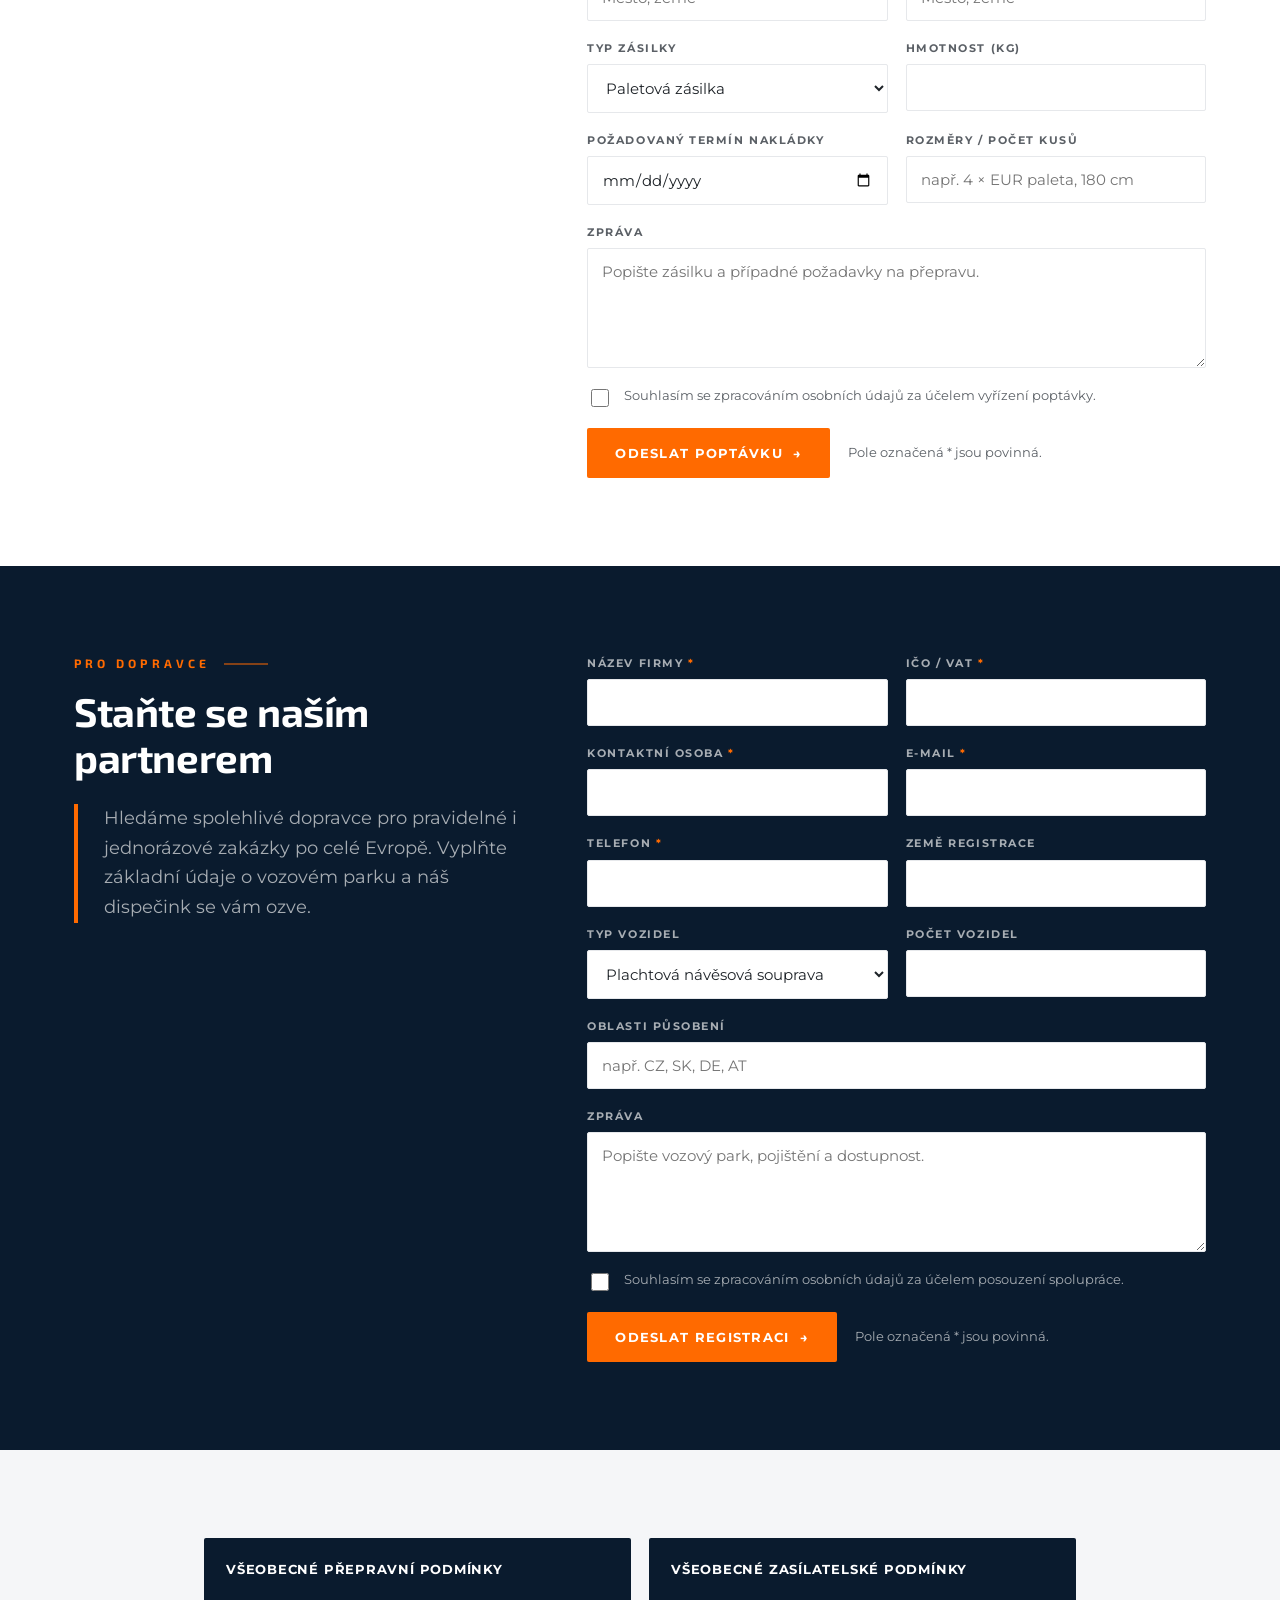
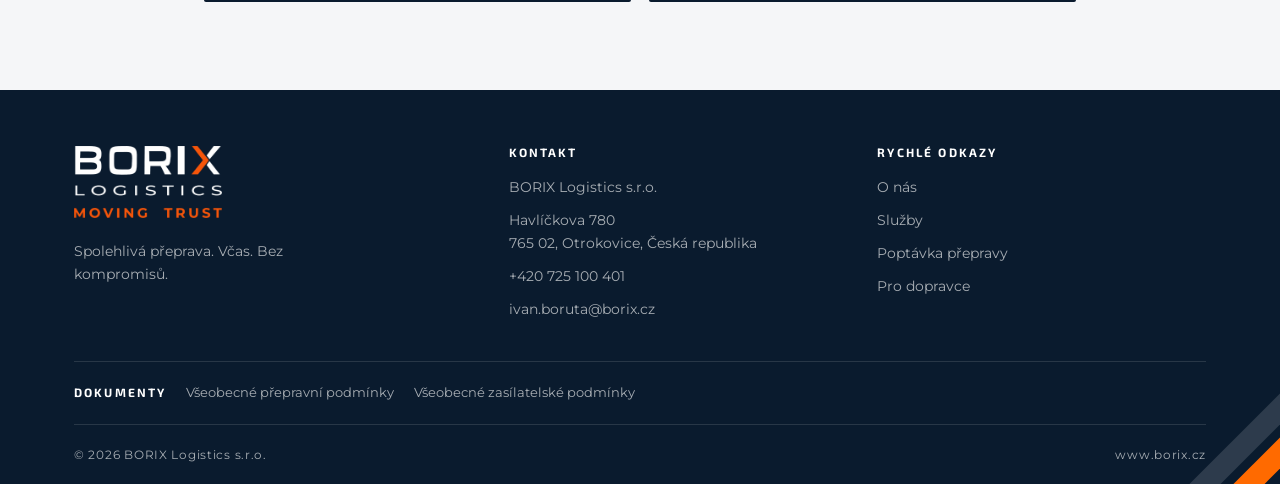
==== commit 68b26fe3: "Add hero background image and update styles for hero section" ====
--- a/index.html
+++ b/index.html
@@ -132,6 +132,11 @@
   padding:120px 0 96px; overflow:hidden;
 }
 .hero__bg{position:absolute; inset:0; overflow:hidden}
+.hero__image{
+  position:absolute; inset:0;
+  background:url("baner.png") center center / cover no-repeat;
+  opacity:.78; filter:saturate(.92) contrast(1.08);
+}
 /* 45° light trails — the highway motif from the manual cover */
 .trail{
   position:absolute; width:200%; height:2px; left:-50%;
@@ -149,7 +154,7 @@
 @keyframes slide{from{transform:rotate(-45deg) translateX(-30%)} to{transform:rotate(-45deg) translateX(30%)}}
 .hero__veil{
   position:absolute; inset:0;
-  background:radial-gradient(120% 90% at 15% 40%, rgba(10,27,46,.55) 0%, rgba(10,27,46,.92) 60%, var(--navy) 100%);
+  background:linear-gradient(90deg,rgba(10,27,46,.96) 0%,rgba(10,27,46,.82) 38%,rgba(10,27,46,.42) 72%,rgba(10,27,46,.68) 100%),linear-gradient(0deg,rgba(10,27,46,.42),rgba(10,27,46,.08));
 }
 .hero__inner{position:relative; z-index:2; max-width:780px}
 .hero h1{
@@ -302,6 +307,10 @@
   .strip__grid{grid-template-columns:1fr}
   .strip__item{border-left:0; border-top:1px solid var(--grey-200)}
   .strip__item:first-child{border-top:0}
+  .hero__inner{max-width:100%}
+  .hero__sub{max-width:100%}
+  .hero__cta{width:100%}
+  .hero__cta .btn{width:100%; justify-content:space-between}
 }
 @media (prefers-reduced-motion:reduce){
   *{animation:none !important; transition:none !important}
@@ -344,12 +353,7 @@
 <!-- ========== HERO ========== -->
 <section class="hero" id="top">
   <div class="hero__bg" aria-hidden="true">
-    <div class="trail"></div>
-    <div class="trail trail--o"></div>
-    <div class="trail"></div>
-    <div class="trail trail--o"></div>
-    <div class="trail"></div>
-    <div class="trail trail--o"></div>
+    <div class="hero__image"></div>
   </div>
   <div class="hero__veil" aria-hidden="true"></div>
 
